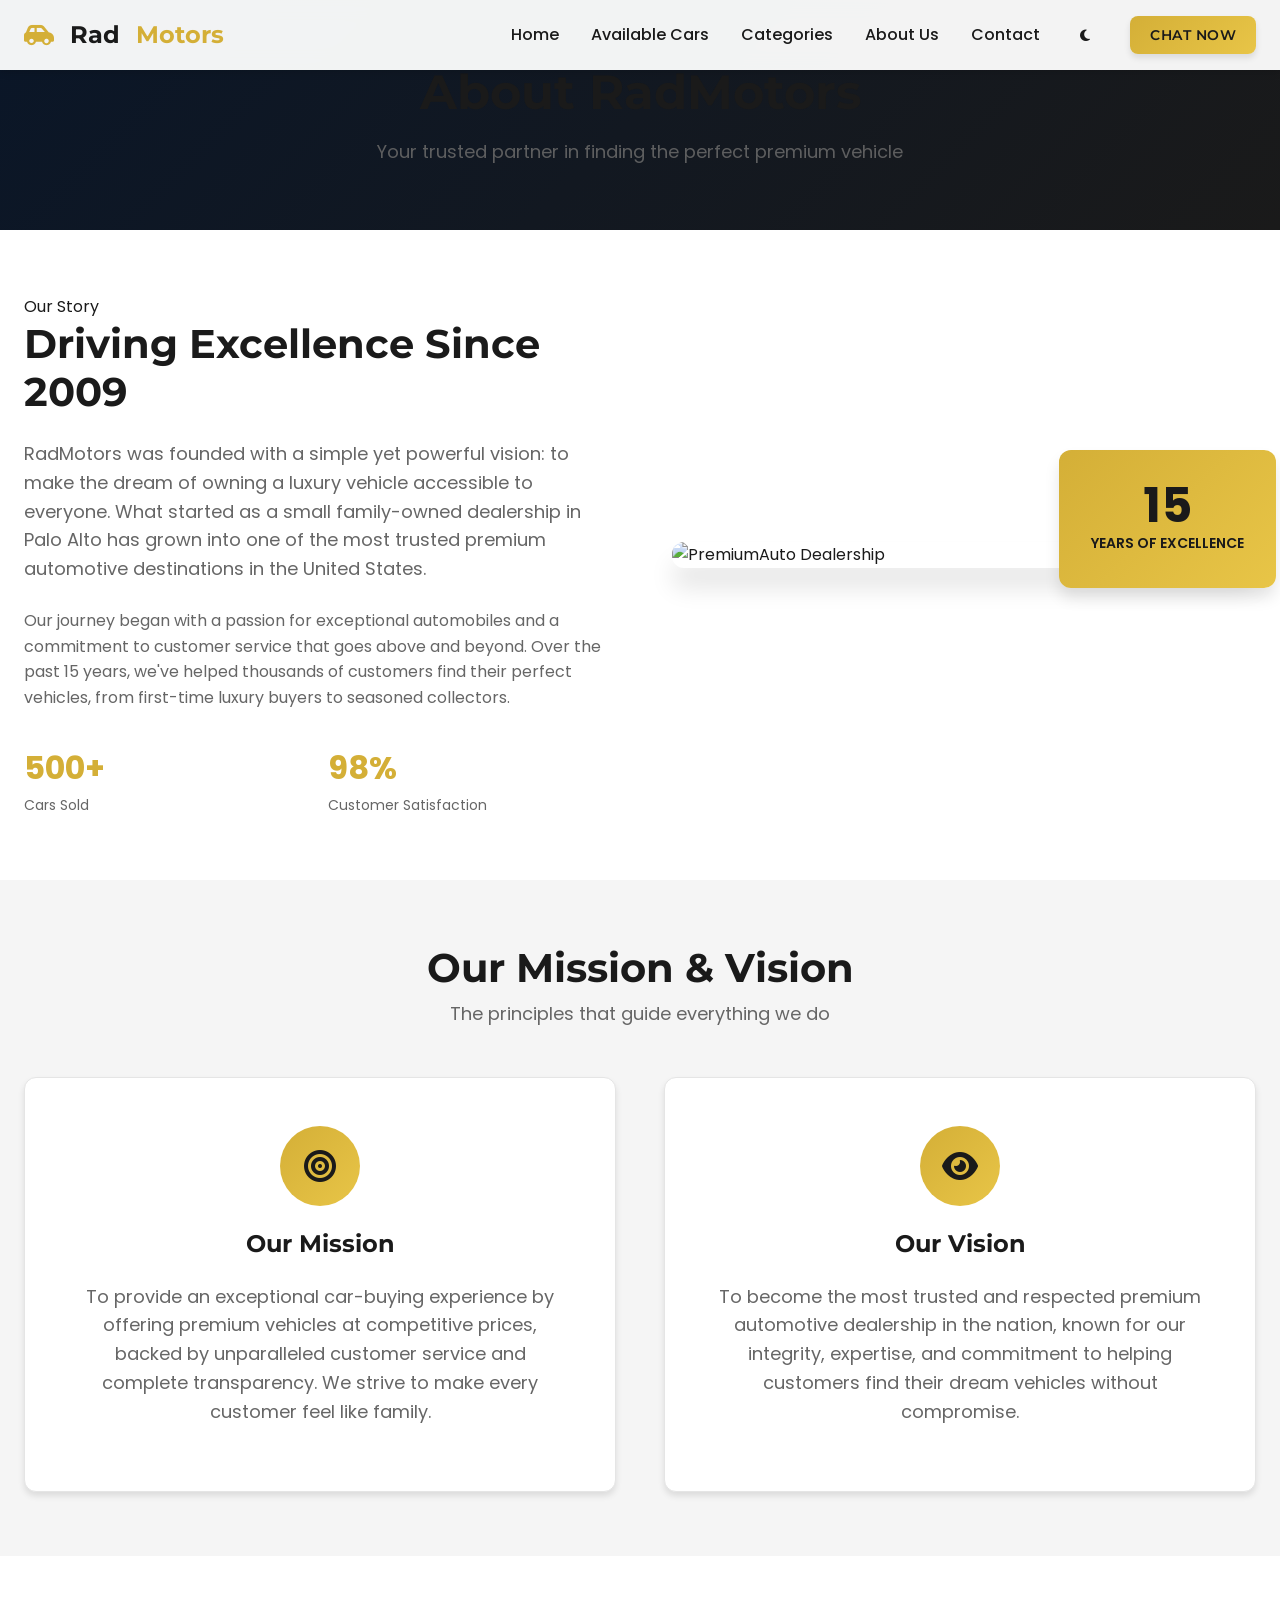
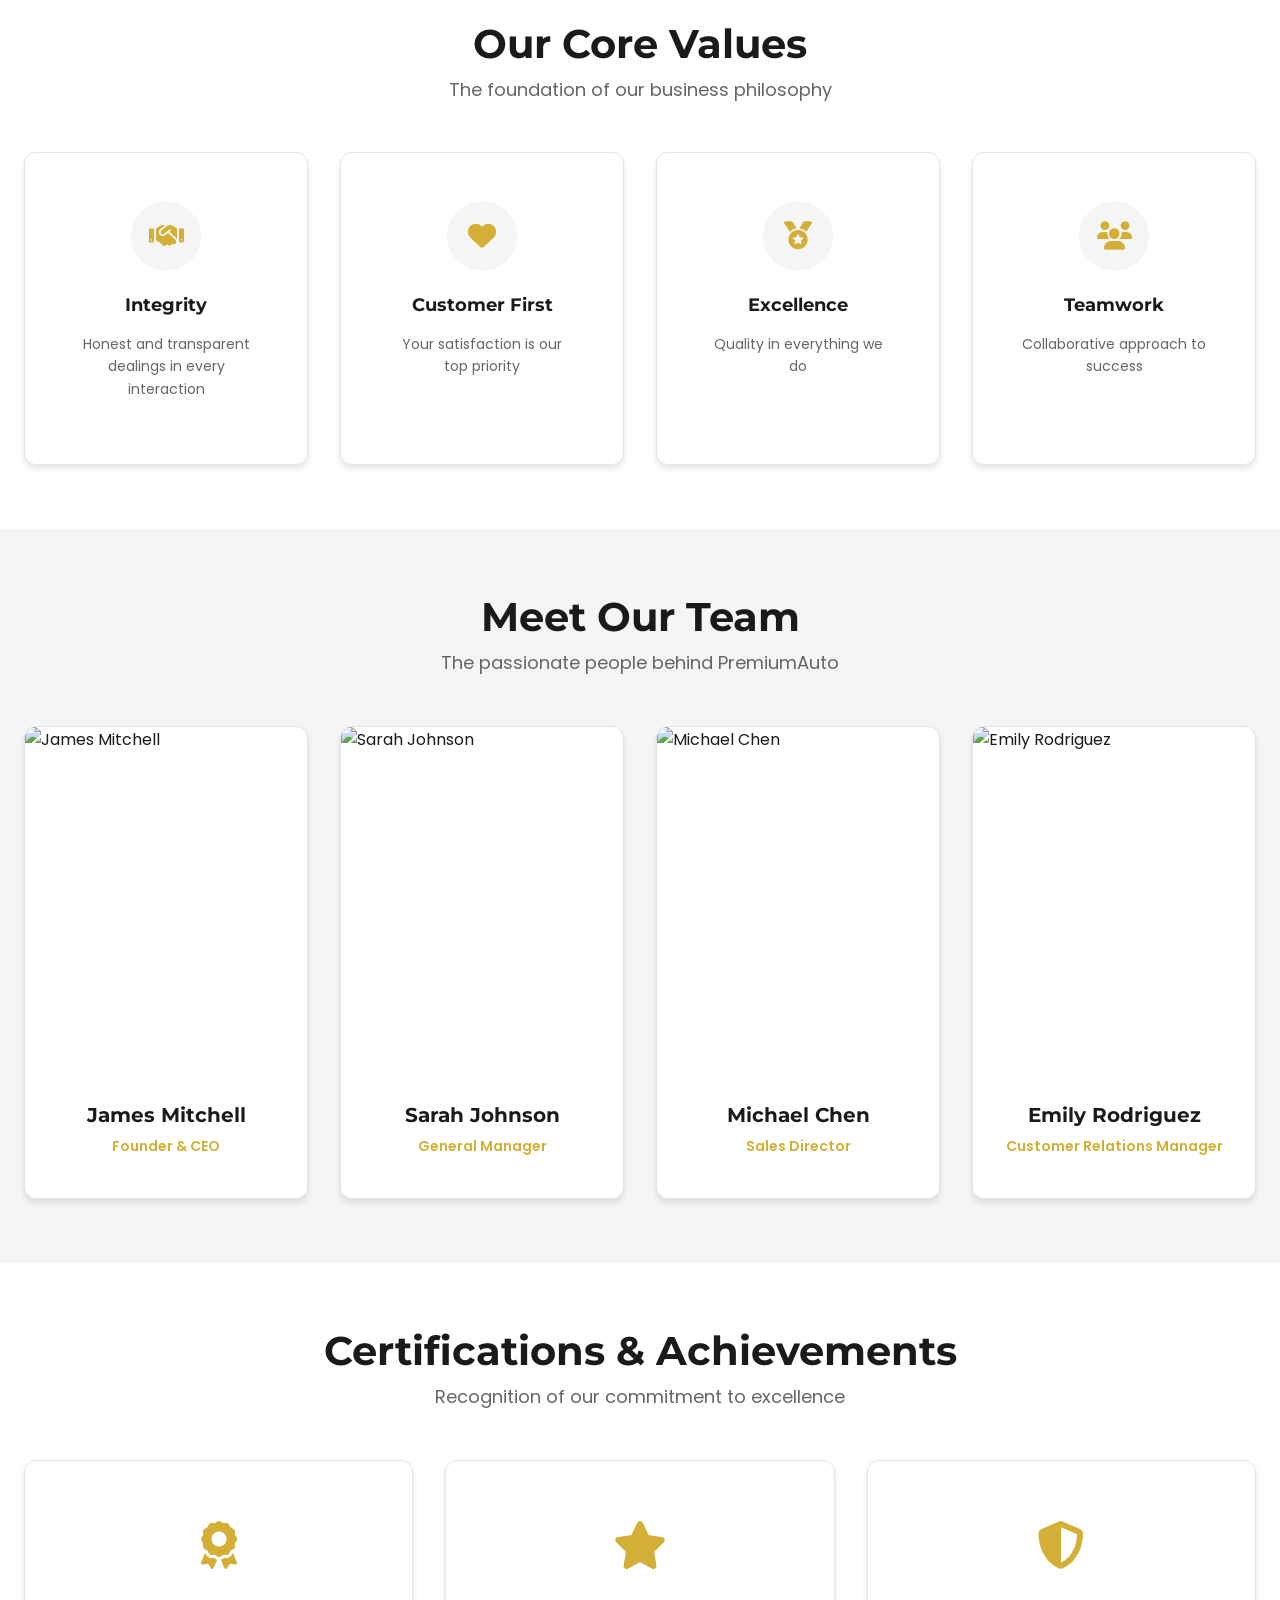
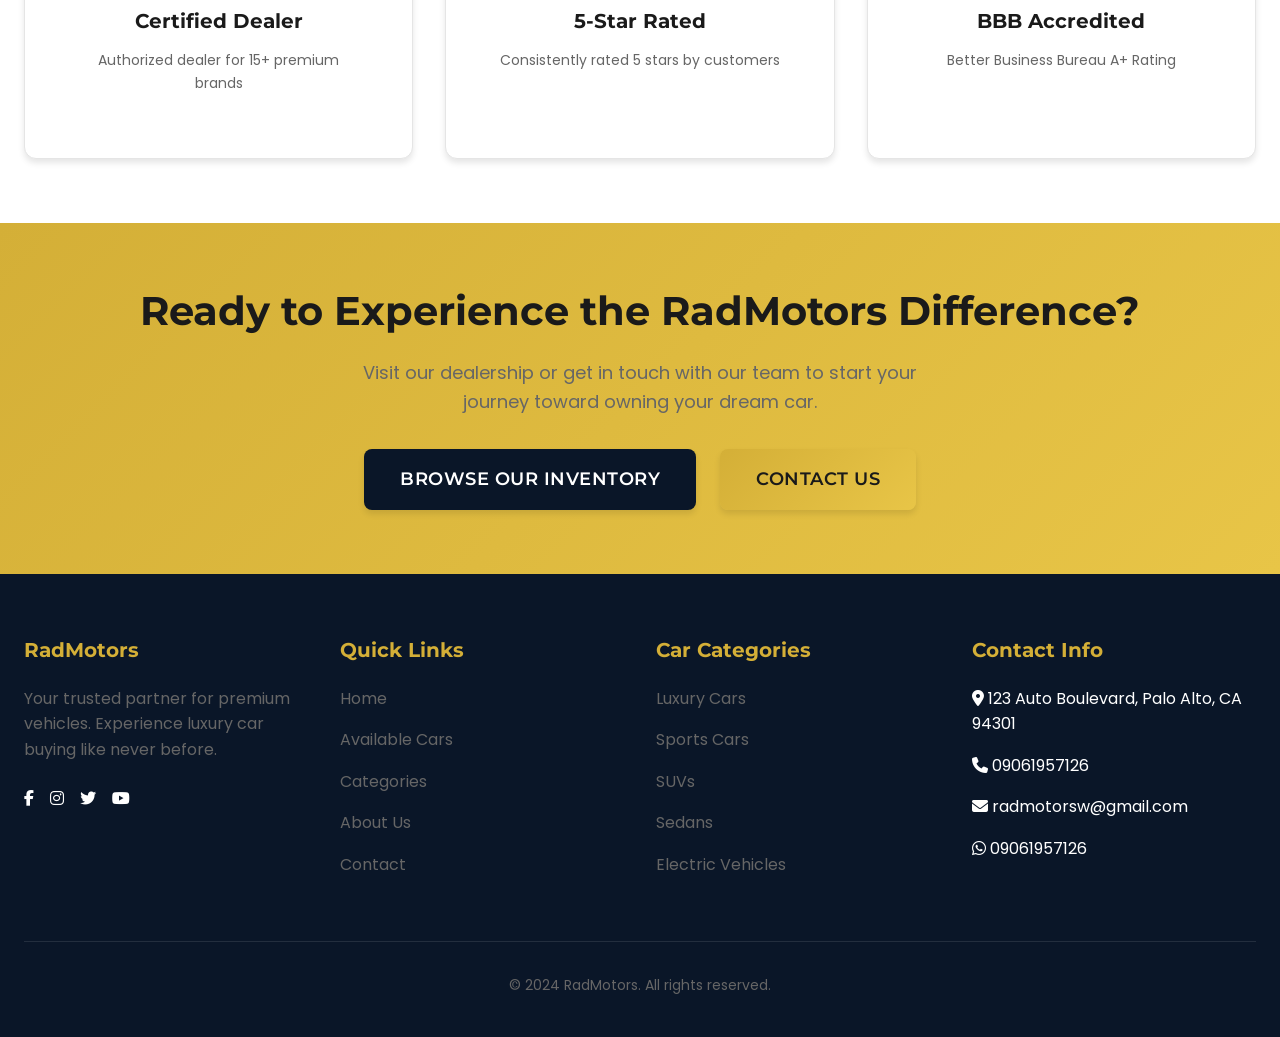
==== about.html @ 00ed1209 "commit" ====
<!DOCTYPE html>
<html lang="en" data-theme="light">
<head>
  <meta charset="UTF-8">
  <meta name="viewport" content="width=device-width, initial-scale=1.0">
  <meta name="description" content="Learn about RadMotors - your trusted premium car dealer. Our mission, vision, and the team behind our success.">
  <meta name="keywords" content="about us, car dealer company, automotive team, rad motors dealer">
  <title>About Us | RadMotors</title>
   <link rel="icon" href="Image/RadLogo.png" type="image/png">
  
  <!-- Fonts -->
  <link rel="preconnect" href="https://fonts.googleapis.com">
  <link rel="preconnect" href="https://fonts.gstatic.com" crossorigin>
  <link href="https://fonts.googleapis.com/css2?family=Montserrat:wght@400;500;600;700;800&family=Poppins:wght@300;400;500;600;700&display=swap" rel="stylesheet">
  
  <!-- Font Awesome -->
  <link rel="stylesheet" href="https://cdnjs.cloudflare.com/ajax/libs/font-awesome/6.4.0/css/all.min.css">
  
  <!-- Custom CSS -->
  <link rel="stylesheet" href="css/styles.css">
  
  <style>
    /* About Page Specific Styles */
    .about-header {
      background: linear-gradient(135deg, var(--primary-navy) 0%, var(--primary-black) 100%);
      color: var(--text-light);
      padding: var(--spacing-2xl) 0;
      text-align: center;
    }
    
    /* Story Section */
    .story-section {
      display: grid;
      grid-template-columns: 1fr 1fr;
      gap: var(--spacing-2xl);
      align-items: center;
    }
    
    @media (max-width: 1024px) {
      .story-section {
        grid-template-columns: 1fr;
      }
    }
    
    .story-image {
      position: relative;
    }
    
    .story-image img {
      border-radius: var(--radius-lg);
      box-shadow: var(--shadow-xl);
    }
    
    .story-badge {
      position: absolute;
      bottom: -20px;
      right: -20px;
      background: linear-gradient(135deg, var(--primary-gold) 0%, var(--primary-gold-light) 100%);
      color: var(--text-dark);
      padding: var(--spacing-lg);
      border-radius: var(--radius-lg);
      text-align: center;
      box-shadow: var(--shadow-lg);
    }
    
    .story-badge .number {
      font-size: 3rem;
      font-weight: 700;
      line-height: 1;
      display: block;
    }
    
    .story-badge .text {
      font-size: 0.875rem;
      font-weight: 600;
      text-transform: uppercase;
    }
    
    /* Mission & Vision */
    .mission-vision-grid {
      display: grid;
      grid-template-columns: 1fr 1fr;
      gap: var(--spacing-xl);
    }
    
    @media (max-width: 768px) {
      .mission-vision-grid {
        grid-template-columns: 1fr;
      }
    }
    
    .mv-card {
      background: var(--background-light);
      border-radius: var(--radius-lg);
      padding: var(--spacing-xl);
      box-shadow: var(--shadow-md);
      border: 1px solid var(--border-light);
      text-align: center;
      transition: all var(--transition-base);
    }
    
    .mv-card:hover {
      transform: translateY(-4px);
      box-shadow: var(--shadow-lg);
    }
    
    .mv-icon {
      width: 80px;
      height: 80px;
      background: linear-gradient(135deg, var(--primary-gold) 0%, var(--primary-gold-light) 100%);
      border-radius: 50%;
      display: flex;
      align-items: center;
      justify-content: center;
      font-size: 2rem;
      color: var(--text-dark);
      margin: 0 auto var(--spacing-md);
    }
    
    .mv-card h3 {
      font-size: 1.5rem;
      margin-bottom: var(--spacing-md);
      color: var(--text-dark);
    }
    
    /* Values Section */
    .values-grid {
      display: grid;
      grid-template-columns: repeat(4, 1fr);
      gap: var(--spacing-lg);
    }
    
    @media (max-width: 1024px) {
      .values-grid {
        grid-template-columns: repeat(2, 1fr);
      }
    }
    
    @media (max-width: 480px) {
      .values-grid {
        grid-template-columns: 1fr;
      }
    }
    
    .value-card {
      background: var(--background-light);
      border-radius: var(--radius-lg);
      padding: var(--spacing-xl);
      text-align: center;
      box-shadow: var(--shadow-md);
      border: 1px solid var(--border-light);
      transition: all var(--transition-base);
    }
    
    .value-card:hover {
      transform: translateY(-8px);
      box-shadow: var(--shadow-xl);
    }
    
    .value-icon {
      width: 70px;
      height: 70px;
      background: var(--background-gray);
      border-radius: 50%;
      display: flex;
      align-items: center;
      justify-content: center;
      font-size: 1.75rem;
      color: var(--primary-gold);
      margin: 0 auto var(--spacing-md);
      transition: all var(--transition-base);
    }
    
    .value-card:hover .value-icon {
      background: linear-gradient(135deg, var(--primary-gold) 0%, var(--primary-gold-light) 100%);
      color: var(--text-dark);
      transform: scale(1.1);
    }
    
    .value-card h4 {
      font-size: 1.125rem;
      margin-bottom: var(--spacing-sm);
      color: var(--text-dark);
    }
    
    /* Team Section */
    .team-grid {
      display: grid;
      grid-template-columns: repeat(4, 1fr);
      gap: var(--spacing-lg);
    }
    
    @media (max-width: 1024px) {
      .team-grid {
        grid-template-columns: repeat(2, 1fr);
      }
    }
    
    @media (max-width: 480px) {
      .team-grid {
        grid-template-columns: 1fr;
      }
    }
    
    .team-card {
      background: var(--background-light);
      border-radius: var(--radius-lg);
      overflow: hidden;
      box-shadow: var(--shadow-md);
      border: 1px solid var(--border-light);
      transition: all var(--transition-base);
    }
    
    .team-card:hover {
      transform: translateY(-8px);
      box-shadow: var(--shadow-xl);
    }
    
    .team-image {
      position: relative;
      aspect-ratio: 4/5;
      overflow: hidden;
    }
    
    .team-image img {
      width: 100%;
      height: 100%;
      object-fit: cover;
      transition: transform var(--transition-slow);
    }
    
    .team-card:hover .team-image img {
      transform: scale(1.05);
    }
    
    .team-social {
      position: absolute;
      bottom: 0;
      left: 0;
      right: 0;
      background: linear-gradient(to top, rgba(10, 22, 40, 0.9), transparent);
      padding: var(--spacing-md);
      display: flex;
      justify-content: center;
      gap: var(--spacing-sm);
      transform: translateY(100%);
      transition: transform var(--transition-base);
    }
    
    .team-card:hover .team-social {
      transform: translateY(0);
    }
    
    .team-social a {
      width: 40px;
      height: 40px;
      background: var(--background-light);
      border-radius: 50%;
      display: flex;
      align-items: center;
      justify-content: center;
      color: var(--text-dark);
      transition: all var(--transition-fast);
    }
    
    .team-social a:hover {
      background: var(--primary-gold);
      color: var(--text-dark);
      transform: translateY(-4px);
    }
    
    .team-content {
      padding: var(--spacing-md);
      text-align: center;
    }
    
    .team-name {
      font-size: 1.25rem;
      font-weight: 700;
      margin-bottom: var(--spacing-xs);
      color: var(--text-dark);
    }
    
    .team-role {
      color: var(--primary-gold);
      font-weight: 600;
      font-size: 0.875rem;
    }
    
    /* Certifications */
    .certifications {
      display: grid;
      grid-template-columns: repeat(3, 1fr);
      gap: var(--spacing-lg);
    }
    
    @media (max-width: 768px) {
      .certifications {
        grid-template-columns: 1fr;
      }
    }
    
    .cert-item {
      background: var(--background-light);
      border-radius: var(--radius-lg);
      padding: var(--spacing-xl);
      text-align: center;
      box-shadow: var(--shadow-md);
      border: 1px solid var(--border-light);
    }
    
    .cert-icon {
      font-size: 3rem;
      color: var(--primary-gold);
      margin-bottom: var(--spacing-md);
    }
    
    .cert-item h4 {
      font-size: 1.25rem;
      margin-bottom: var(--spacing-sm);
      color: var(--text-dark);
    }
  </style>
<script src="https://sites.super.myninja.ai/_assets/ninja-daytona-script.js"></script>
</head>
<body>
  <!-- Navigation -->
  <nav class="navbar">
    <div class="navbar-container">
      <a href="index.html" class="navbar-logo">
        <i class="fas fa-car-side text-gold"></i>
        Rad<span>Motors</span>
      </a>
      
      <button class="navbar-toggle" onclick="toggleNavbar()">
        <i class="fas fa-bars"></i>
      </button>
      
      <ul class="navbar-nav">
        <li><a href="index.html" class="navbar-link">Home</a></li>
        <li><a href="cars.html" class="navbar-link">Available Cars</a></li>
        <li><a href="categories.html" class="navbar-link">Categories</a></li>
        <li><a href="about.html" class="navbar-link">About Us</a></li>
        <li><a href="contact.html" class="navbar-link">Contact</a></li>
        <li>
          <button class="theme-toggle" onclick="toggleTheme()">
            <i class="fas fa-moon" id="theme-icon"></i>
          </button>
        </li>
        <li><a href="https://wa.me/09061957126" class="btn btn-primary btn-sm">Chat Now</a></li>
      </ul>
    </div>
  </nav>

  <!-- Page Header -->
  <section class="about-header">
    <div class="container">
      <h1>About RadMotors</h1>
      <p style="font-size: 1.125rem; opacity: 0.9; max-width: 600px; margin: 0 auto;">Your trusted partner in finding the perfect premium vehicle</p>
    </div>
  </section>

  <!-- Our Story -->
  <section class="section">
    <div class="container">
      <div class="story-section">
        <div class="story-content">
          <span class="car-badge">Our Story</span>
          <h2 style="font-size: 2.5rem; margin-bottom: var(--spacing-md); color: var(--text-dark);">Driving Excellence Since 2009</h2>
          <p style="font-size: 1.125rem; margin-bottom: var(--spacing-md);">RadMotors was founded with a simple yet powerful vision: to make the dream of owning a luxury vehicle accessible to everyone. What started as a small family-owned dealership in Palo Alto has grown into one of the most trusted premium automotive destinations in the United States.</p>
          <p style="margin-bottom: var(--spacing-lg);">Our journey began with a passion for exceptional automobiles and a commitment to customer service that goes above and beyond. Over the past 15 years, we've helped thousands of customers find their perfect vehicles, from first-time luxury buyers to seasoned collectors.</p>
          
          <div class="grid grid-2" style="gap: var(--spacing-md);">
            <div>
              <div style="font-size: 2rem; font-weight: 700; color: var(--primary-gold);">500+</div>
              <div style="font-size: 0.875rem; color: var(--text-gray);">Cars Sold</div>
            </div>
            <div>
              <div style="font-size: 2rem; font-weight: 700; color: var(--primary-gold);">98%</div>
              <div style="font-size: 0.875rem; color: var(--text-gray);">Customer Satisfaction</div>
            </div>
          </div>
        </div>
        
        <div class="story-image">
          <img src="https://images.unsplash.com/photo-1560958089-b8a1929cea89?auto=format&fit=crop&w=800&q=80" alt="PremiumAuto Dealership">
          <div class="story-badge">
            <span class="number">15</span>
            <span class="text">Years of Excellence</span>
          </div>
        </div>
      </div>
    </div>
  </section>

  <!-- Mission & Vision -->
  <section class="section section-gray">
    <div class="container">
      <div class="section-title">
        <h2>Our Mission & Vision</h2>
        <p>The principles that guide everything we do</p>
      </div>
      
      <div class="mission-vision-grid">
        <div class="mv-card">
          <div class="mv-icon">
            <i class="fas fa-bullseye"></i>
          </div>
          <h3>Our Mission</h3>
          <p style="font-size: 1.125rem;">To provide an exceptional car-buying experience by offering premium vehicles at competitive prices, backed by unparalleled customer service and complete transparency. We strive to make every customer feel like family.</p>
        </div>
        
        <div class="mv-card">
          <div class="mv-icon">
            <i class="fas fa-eye"></i>
          </div>
          <h3>Our Vision</h3>
          <p style="font-size: 1.125rem;">To become the most trusted and respected premium automotive dealership in the nation, known for our integrity, expertise, and commitment to helping customers find their dream vehicles without compromise.</p>
        </div>
      </div>
    </div>
  </section>

  <!-- Core Values -->
  <section class="section">
    <div class="container">
      <div class="section-title">
        <h2>Our Core Values</h2>
        <p>The foundation of our business philosophy</p>
      </div>
      
      <div class="values-grid">
        <div class="value-card">
          <div class="value-icon">
            <i class="fas fa-handshake"></i>
          </div>
          <h4>Integrity</h4>
          <p style="font-size: 0.875rem;">Honest and transparent dealings in every interaction</p>
        </div>
        
        <div class="value-card">
          <div class="value-icon">
            <i class="fas fa-heart"></i>
          </div>
          <h4>Customer First</h4>
          <p style="font-size: 0.875rem;">Your satisfaction is our top priority</p>
        </div>
        
        <div class="value-card">
          <div class="value-icon">
            <i class="fas fa-medal"></i>
          </div>
          <h4>Excellence</h4>
          <p style="font-size: 0.875rem;">Quality in everything we do</p>
        </div>
        
        <div class="value-card">
          <div class="value-icon">
            <i class="fas fa-users"></i>
          </div>
          <h4>Teamwork</h4>
          <p style="font-size: 0.875rem;">Collaborative approach to success</p>
        </div>
      </div>
    </div>
  </section>

  <!-- Our Team -->
  <section class="section section-gray">
    <div class="container">
      <div class="section-title">
        <h2>Meet Our Team</h2>
        <p>The passionate people behind PremiumAuto</p>
      </div>
      
      <div class="team-grid">
        <div class="team-card">
          <div class="team-image">
            <img src="https://randomuser.me/api/portraits/men/32.jpg" alt="James Mitchell">
            <div class="team-social">
              <a href="#"><i class="fab fa-linkedin-in"></i></a>
              <a href="#"><i class="fab fa-twitter"></i></a>
              <a href="#"><i class="fas fa-envelope"></i></a>
            </div>
          </div>
          <div class="team-content">
            <h3 class="team-name">James Mitchell</h3>
            <p class="team-role">Founder & CEO</p>
          </div>
        </div>
        
        <div class="team-card">
          <div class="team-image">
            <img src="https://randomuser.me/api/portraits/women/44.jpg" alt="Sarah Johnson">
            <div class="team-social">
              <a href="#"><i class="fab fa-linkedin-in"></i></a>
              <a href="#"><i class="fab fa-twitter"></i></a>
              <a href="#"><i class="fas fa-envelope"></i></a>
            </div>
          </div>
          <div class="team-content">
            <h3 class="team-name">Sarah Johnson</h3>
            <p class="team-role">General Manager</p>
          </div>
        </div>
        
        <div class="team-card">
          <div class="team-image">
            <img src="https://randomuser.me/api/portraits/men/67.jpg" alt="Michael Chen">
            <div class="team-social">
              <a href="#"><i class="fab fa-linkedin-in"></i></a>
              <a href="#"><i class="fab fa-twitter"></i></a>
              <a href="#"><i class="fas fa-envelope"></i></a>
            </div>
          </div>
          <div class="team-content">
            <h3 class="team-name">Michael Chen</h3>
            <p class="team-role">Sales Director</p>
          </div>
        </div>
        
        <div class="team-card">
          <div class="team-image">
            <img src="https://randomuser.me/api/portraits/women/65.jpg" alt="Emily Rodriguez">
            <div class="team-social">
              <a href="#"><i class="fab fa-linkedin-in"></i></a>
              <a href="#"><i class="fab fa-twitter"></i></a>
              <a href="#"><i class="fas fa-envelope"></i></a>
            </div>
          </div>
          <div class="team-content">
            <h3 class="team-name">Emily Rodriguez</h3>
            <p class="team-role">Customer Relations Manager</p>
          </div>
        </div>
      </div>
    </div>
  </section>

  <!-- Certifications & Achievements -->
  <section class="section">
    <div class="container">
      <div class="section-title">
        <h2>Certifications & Achievements</h2>
        <p>Recognition of our commitment to excellence</p>
      </div>
      
      <div class="certifications">
        <div class="cert-item">
          <div class="cert-icon">
            <i class="fas fa-award"></i>
          </div>
          <h4>Certified Dealer</h4>
          <p style="font-size: 0.875rem; color: var(--text-gray);">Authorized dealer for 15+ premium brands</p>
        </div>
        
        <div class="cert-item">
          <div class="cert-icon">
            <i class="fas fa-star"></i>
          </div>
          <h4>5-Star Rated</h4>
          <p style="font-size: 0.875rem; color: var(--text-gray);">Consistently rated 5 stars by customers</p>
        </div>
        
        <div class="cert-item">
          <div class="cert-icon">
            <i class="fas fa-shield-alt"></i>
          </div>
          <h4>BBB Accredited</h4>
          <p style="font-size: 0.875rem; color: var(--text-gray);">Better Business Bureau A+ Rating</p>
        </div>
      </div>
    </div>
  </section>

  <!-- Call to Action -->
  <section class="section" style="background: linear-gradient(135deg, var(--primary-gold) 0%, var(--primary-gold-light) 100%); color: var(--text-dark);">
    <div class="container text-center">
      <h2 style="margin-bottom: var(--spacing-md);">Ready to Experience the RadMotors Difference?</h2>
      <p style="font-size: 1.125rem; margin-bottom: var(--spacing-lg); max-width: 600px; margin-left: auto; margin-right: auto;">Visit our dealership or get in touch with our team to start your journey toward owning your dream car.</p>
      <div class="flex-center gap-md" style="flex-wrap: wrap;">
        <a href="cars.html" class="btn btn-secondary btn-lg">Browse Our Inventory</a>
        <a href="contact.html" class="btn btn-primary btn-lg">Contact Us</a>
      </div>
    </div>
  </section>

  <!-- Footer -->
  <footer class="footer">
    <div class="container">
      <div class="footer-grid">
        <div>
          <h3 class="footer-title">RadMotors</h3>
          <p>Your trusted partner for premium vehicles. Experience luxury car buying like never before.</p>
          <div class="flex gap-sm mt-md">
            <a href="#" style="color: var(--text-light);"><i class="fab fa-facebook-f"></i></a>
            <a href="#" style="color: var(--text-light);"><i class="fab fa-instagram"></i></a>
            <a href="#" style="color: var(--text-light);"><i class="fab fa-twitter"></i></a>
            <a href="#" style="color: var(--text-light);"><i class="fab fa-youtube"></i></a>
          </div>
        </div>
        
        <div>
          <h3 class="footer-title">Quick Links</h3>
          <ul class="footer-links">
            <li><a href="index.html">Home</a></li>
            <li><a href="cars.html">Available Cars</a></li>
            <li><a href="categories.html">Categories</a></li>
            <li><a href="about.html">About Us</a></li>
            <li><a href="contact.html">Contact</a></li>
          </ul>
        </div>
        
        <div>
          <h3 class="footer-title">Car Categories</h3>
          <ul class="footer-links">
            <li><a href="categories.html">Luxury Cars</a></li>
            <li><a href="categories.html">Sports Cars</a></li>
            <li><a href="categories.html">SUVs</a></li>
            <li><a href="categories.html">Sedans</a></li>
            <li><a href="categories.html">Electric Vehicles</a></li>
          </ul>
        </div>
        
        <div>
          <h3 class="footer-title">Contact Info</h3>
          <ul class="footer-links">
            <li><i class="fas fa-map-marker-alt"></i> 123 Auto Boulevard, Palo Alto, CA 94301</li>
            <li><i class="fas fa-phone"></i> 09061957126</li>
            <li><i class="fas fa-envelope"></i> radmotorsw@gmail.com</li>
            <li><i class="fab fa-whatsapp"></i> 09061957126</li>
          </ul>
        </div>
      </div>
      
      <div class="footer-bottom">
        <p>&copy; 2024 RadMotors. All rights reserved.</p>
      </div>
    </div>
  </footer>

  <!-- Floating Buttons -->
  <div class="floating-buttons">
    <a href="https://wa.me/09061957126" class="floating-btn whatsapp-btn" target="_blank" title="Chat on WhatsApp">
      <i class="fab fa-whatsapp"></i>
    </a>
    <button class="floating-btn scroll-top-btn" onclick="scrollToTop()" title="Scroll to Top">
      <i class="fas fa-arrow-up"></i>
    </button>
    <button class="floating-btn scroll-bottom-btn" onclick="scrollToBottom()" title="Scroll to Bottom">
      <i class="fas fa-arrow-down"></i>
    </button>
  </div>

  <!-- JavaScript -->
  <script>
    // Theme Toggle
    function toggleTheme() {
      const html = document.documentElement;
      const icon = document.getElementById('theme-icon');
      
      if (html.getAttribute('data-theme') === 'light') {
        html.setAttribute('data-theme', 'dark');
        icon.classList.remove('fa-moon');
        icon.classList.add('fa-sun');
        localStorage.setItem('theme', 'dark');
      } else {
        html.setAttribute('data-theme', 'light');
        icon.classList.remove('fa-sun');
        icon.classList.add('fa-moon');
        localStorage.setItem('theme', 'light');
      }
    }
    
    // Load saved theme
    const savedTheme = localStorage.getItem('theme');
    if (savedTheme) {
      document.documentElement.setAttribute('data-theme', savedTheme);
      const icon = document.getElementById('theme-icon');
      if (savedTheme === 'dark') {
        icon.classList.remove('fa-moon');
        icon.classList.add('fa-sun');
      }
    }
    
    // Navbar Toggle
    function toggleNavbar() {
      const nav = document.querySelector('.navbar-nav');
      nav.classList.toggle('active');
    }
    
    // Scroll to Top
    function scrollToTop() {
      window.scrollTo({ top: 0, behavior: 'smooth' });
    }
    
    // Scroll to Bottom
    function scrollToBottom() {
      window.scrollTo({ top: document.body.scrollHeight, behavior: 'smooth' });
    }
    
    // Show/Hide Scroll Top Button
    window.addEventListener('scroll', () => {
      const scrollTopBtn = document.querySelector('.scroll-top-btn');
      if (window.scrollY > 300) {
        scrollTopBtn.style.opacity = '1';
        scrollTopBtn.style.visibility = 'visible';
      } else {
        scrollTopBtn.style.opacity = '0';
        scrollTopBtn.style.visibility = 'hidden';
      }
    });
  </script>
</body>
</html>
---- css/styles.css ----
/* ===== CAR DEALER WEBSITE - GLOBAL STYLES ===== */

/* ===== CSS VARIABLES ===== */
:root {
  /* Light Mode Colors */
  --primary-gold: #D4AF37;
  --primary-gold-light: #E8C547;
  --primary-black: #1A1A1A;
  --primary-navy: #0A1628;
  --primary-silver: #C0C0C0;
  --secondary-silver: #A8A8A8;
  --text-dark: #1A1A1A;
  --text-light: #FFFFFF;
  --text-gray: #666666;
  --background-light: #FFFFFF;
  --background-gray: #F5F5F5;
  --background-dark: #1A1A1A;
  --shadow-light: rgba(0, 0, 0, 0.1);
  --shadow-dark: rgba(0, 0, 0, 0.3);
  --border-light: #E5E5E5;
  --success: #10B981;
  --error: #EF4444;
  
  /* Typography */
  --font-primary: 'Poppins', 'Helvetica Neue', Arial, sans-serif;
  --font-secondary: 'Montserrat', 'Helvetica Neue', Arial, sans-serif;
  
  /* Spacing */
  --spacing-xs: 0.5rem;
  --spacing-sm: 1rem;
  --spacing-md: 1.5rem;
  --spacing-lg: 2rem;
  --spacing-xl: 3rem;
  --spacing-2xl: 4rem;
  
  /* Border Radius */
  --radius-sm: 4px;
  --radius-md: 8px;
  --radius-lg: 12px;
  --radius-xl: 16px;
  --radius-full: 9999px;
  
  /* Transitions */
  --transition-fast: 0.15s ease;
  --transition-base: 0.3s ease;
  --transition-slow: 0.5s ease;
  
  /* Shadows */
  --shadow-sm: 0 1px 2px rgba(0, 0, 0, 0.1);
  --shadow-md: 0 4px 6px rgba(0, 0, 0, 0.1);
  --shadow-lg: 0 10px 15px rgba(0, 0, 0, 0.1);
  --shadow-xl: 0 20px 25px rgba(0, 0, 0, 0.1);
}

/* Dark Mode Colors */
[data-theme="dark"] {
  --text-dark: #FFFFFF;
  --text-light: #1A1A1A;
  --text-gray: #A8A8A8;
  --background-light: #1A1A1A;
  --background-gray: #0A1628;
  --background-dark: #FFFFFF;
  --shadow-light: rgba(0, 0, 0, 0.5);
  --border-light: #2A2A2A;
}

/* ===== RESET & BASE STYLES ===== */
* {
  margin: 0;
  padding: 0;
  box-sizing: border-box;
}

html {
  scroll-behavior: smooth;
}

body {
  font-family: var(--font-primary);
  font-size: 16px;
  line-height: 1.6;
  color: var(--text-dark);
  background-color: var(--background-light);
  transition: background-color var(--transition-base), color var(--transition-base);
  overflow-x: hidden;
}

/* ===== TYPOGRAPHY ===== */
h1, h2, h3, h4, h5, h6 {
  font-family: var(--font-secondary);
  font-weight: 700;
  line-height: 1.2;
  margin-bottom: var(--spacing-sm);
  color: var(--text-dark);
}

h1 { font-size: 3rem; }
h2 { font-size: 2.5rem; }
h3 { font-size: 2rem; }
h4 { font-size: 1.5rem; }
h5 { font-size: 1.25rem; }
h6 { font-size: 1rem; }

p {
  margin-bottom: var(--spacing-sm);
  color: var(--text-gray);
}

a {
  color: var(--text-dark);
  text-decoration: none;
  transition: color var(--transition-fast);
}

a:hover {
  color: var(--primary-gold);
}

img {
  max-width: 100%;
  height: auto;
  display: block;
}

ul, ol {
  list-style: none;
}

/* ===== CONTAINER ===== */
.container {
  width: 100%;
  max-width: 1280px;
  margin: 0 auto;
  padding: 0 var(--spacing-md);
}

.container-fluid {
  width: 100%;
  padding: 0 var(--spacing-md);
}

/* ===== GRID SYSTEM ===== */
.grid {
  display: grid;
  gap: var(--spacing-lg);
}

.grid-2 { grid-template-columns: repeat(2, 1fr); }
.grid-3 { grid-template-columns: repeat(3, 1fr); }
.grid-4 { grid-template-columns: repeat(4, 1fr); }
.grid-6 { grid-template-columns: repeat(6, 1fr); }

@media (max-width: 1024px) {
  .grid-4 { grid-template-columns: repeat(2, 1fr); }
  .grid-6 { grid-template-columns: repeat(3, 1fr); }
}

@media (max-width: 768px) {
  .grid-3, .grid-4, .grid-6 { grid-template-columns: repeat(2, 1fr); }
  h1 { font-size: 2.5rem; }
  h2 { font-size: 2rem; }
  h3 { font-size: 1.75rem; }
}

@media (max-width: 480px) {
  .grid-2, .grid-3, .grid-4, .grid-6 { grid-template-columns: 1fr; }
  h1 { font-size: 2rem; }
  h2 { font-size: 1.5rem; }
}

/* ===== FLEXBOX UTILITIES ===== */
.flex {
  display: flex;
}

.flex-center {
  display: flex;
  align-items: center;
  justify-content: center;
}

.flex-between {
  display: flex;
  align-items: center;
  justify-content: space-between;
}

.flex-wrap {
  flex-wrap: wrap;
}

.gap-sm { gap: var(--spacing-sm); }
.gap-md { gap: var(--spacing-md); }
.gap-lg { gap: var(--spacing-lg); }

/* ===== BUTTONS ===== */
.btn {
  display: inline-flex;
  align-items: center;
  justify-content: center;
  padding: 12px 28px;
  font-size: 1rem;
  font-weight: 600;
  font-family: var(--font-secondary);
  text-transform: uppercase;
  letter-spacing: 0.5px;
  border: none;
  border-radius: var(--radius-md);
  cursor: pointer;
  transition: all var(--transition-base);
  text-decoration: none;
  gap: var(--spacing-xs);
}

.btn-primary {
  background: linear-gradient(135deg, var(--primary-gold) 0%, var(--primary-gold-light) 100%);
  color: var(--text-dark);
  box-shadow: var(--shadow-md);
}

.btn-primary:hover {
  transform: translateY(-2px);
  box-shadow: var(--shadow-lg);
  color: var(--text-dark);
}

.btn-secondary {
  background: var(--primary-navy);
  color: var(--text-light);
  box-shadow: var(--shadow-md);
}

.btn-secondary:hover {
  transform: translateY(-2px);
  box-shadow: var(--shadow-lg);
  background: var(--primary-black);
  color: var(--text-light);
}

.btn-outline {
  background: transparent;
  border: 2px solid var(--primary-gold);
  color: var(--primary-gold);
}

.btn-outline:hover {
  background: var(--primary-gold);
  color: var(--text-dark);
  border-color: var(--primary-gold);
}

.btn-whatsapp {
  background: #25D366;
  color: white;
}

.btn-whatsapp:hover {
  background: #128C7E;
  color: white;
  transform: translateY(-2px);
  box-shadow: var(--shadow-lg);
}

.btn-lg {
  padding: 16px 36px;
  font-size: 1.125rem;
}

.btn-sm {
  padding: 8px 20px;
  font-size: 0.875rem;
}

/* ===== CARDS ===== */
.card {
  background: var(--background-light);
  border-radius: var(--radius-lg);
  box-shadow: var(--shadow-md);
  overflow: hidden;
  transition: all var(--transition-base);
  border: 1px solid var(--border-light);
}

.card:hover {
  transform: translateY(-4px);
  box-shadow: var(--shadow-xl);
}

.card-image {
  position: relative;
  overflow: hidden;
  aspect-ratio: 16/9;
}

.card-image img {
  width: 100%;
  height: 100%;
  object-fit: cover;
  transition: transform var(--transition-slow);
}

.card:hover .card-image img {
  transform: scale(1.05);
}

.card-content {
  padding: var(--spacing-md);
}

.card-title {
  font-size: 1.25rem;
  font-weight: 700;
  margin-bottom: var(--spacing-xs);
  color: var(--text-dark);
}

.card-price {
  font-size: 1.5rem;
  font-weight: 700;
  color: var(--primary-gold);
  margin-bottom: var(--spacing-xs);
}

.card-specs {
  display: flex;
  flex-wrap: wrap;
  gap: var(--spacing-sm);
  margin-bottom: var(--spacing-sm);
}

.card-spec {
  display: flex;
  align-items: center;
  gap: 4px;
  font-size: 0.875rem;
  color: var(--text-gray);
}

/* ===== SECTIONS ===== */
.section {
  padding: var(--spacing-2xl) 0;
}

.section-title {
  text-align: center;
  margin-bottom: var(--spacing-xl);
}

.section-title h2 {
  font-size: 2.5rem;
  margin-bottom: var(--spacing-xs);
  color: var(--text-dark);
}

.section-title p {
  font-size: 1.125rem;
  max-width: 600px;
  margin: 0 auto;
}

.section-gray {
  background-color: var(--background-gray);
}

.section-dark {
  background-color: var(--primary-navy);
  color: var(--text-light);
}

.section-dark h2,
.section-dark h3,
.section-dark p {
  color: var(--text-light);
}

/* ===== NAVIGATION ===== */
.navbar {
  position: fixed;
  top: 0;
  left: 0;
  width: 100%;
  background: rgba(255, 255, 255, 0.95);
  backdrop-filter: blur(10px);
  box-shadow: var(--shadow-md);
  z-index: 1000;
  transition: background var(--transition-base);
}

[data-theme="dark"] .navbar {
  background: rgba(26, 26, 26, 0.95);
}

.navbar-container {
  max-width: 1280px;
  margin: 0 auto;
  padding: var(--spacing-sm) var(--spacing-md);
  display: flex;
  align-items: center;
  justify-content: space-between;
}

.navbar-logo {
  display: flex;
  align-items: center;
  gap: var(--spacing-sm);
  font-size: 1.5rem;
  font-weight: 700;
  font-family: var(--font-secondary);
  color: var(--text-dark);
}

.navbar-logo span {
  color: var(--primary-gold);
}

.navbar-nav {
  display: flex;
  align-items: center;
  gap: var(--spacing-lg);
}

.navbar-link {
  font-weight: 500;
  font-size: 1rem;
  position: relative;
}

.navbar-link::after {
  content: '';
  position: absolute;
  bottom: -4px;
  left: 0;
  width: 0;
  height: 2px;
  background: var(--primary-gold);
  transition: width var(--transition-base);
}

.navbar-link:hover::after {
  width: 100%;
}

.navbar-toggle {
  display: none;
  background: none;
  border: none;
  cursor: pointer;
  padding: var(--spacing-xs);
}

@media (max-width: 768px) {
  .navbar-toggle {
    display: block;
  }
  
  .navbar-nav {
    position: fixed;
    top: 70px;
    left: 0;
    right: 0;
    background: var(--background-light);
    flex-direction: column;
    padding: var(--spacing-lg);
    gap: var(--spacing-md);
    box-shadow: var(--shadow-lg);
    transform: translateY(-100%);
    opacity: 0;
    visibility: hidden;
    transition: all var(--transition-base);
  }
  
  .navbar-nav.active {
    transform: translateY(0);
    opacity: 1;
    visibility: visible;
  }
}

/* ===== HERO SECTION ===== */
.hero {
  position: relative;
  height: 100vh;
  min-height: 600px;
  display: flex;
  align-items: center;
  justify-content: center;
  background: linear-gradient(135deg, var(--primary-navy) 0%, var(--primary-black) 100%);
  overflow: hidden;
}

.hero-background {
  position: absolute;
  top: 0;
  left: 0;
  width: 100%;
  height: 100%;
  z-index: 1;
}

.hero-background img {
  width: 100%;
  height: 100%;
  object-fit: cover;
  opacity: 0.3;
}

.hero-overlay {
  position: absolute;
  top: 0;
  left: 0;
  width: 100%;
  height: 100%;
  background: linear-gradient(to bottom, rgba(10, 22, 40, 0.7) 0%, rgba(26, 26, 26, 0.9) 100%);
  z-index: 2;
}

.hero-content {
  position: relative;
  z-index: 3;
  text-align: center;
  color: var(--text-light);
  max-width: 800px;
  padding: var(--spacing-lg);
}

.hero-title {
  font-size: 3.5rem;
  font-weight: 700;
  margin-bottom: var(--spacing-md);
  background: linear-gradient(135deg, var(--primary-gold) 0%, var(--primary-gold-light) 100%);
  -webkit-background-clip: text;
  -webkit-text-fill-color: transparent;
  background-clip: text;
  animation: fadeInUp 1s ease;
}

.hero-subtitle {
  font-size: 1.25rem;
  margin-bottom: var(--spacing-lg);
  opacity: 0.9;
  animation: fadeInUp 1s ease 0.2s backwards;
}

.hero-buttons {
  display: flex;
  gap: var(--spacing-md);
  justify-content: center;
  flex-wrap: wrap;
  animation: fadeInUp 1s ease 0.4s backwards;
}

/* ===== FLOATING BUTTONS ===== */
.floating-buttons {
  position: fixed;
  right: var(--spacing-md);
  z-index: 999;
  display: flex;
  flex-direction: column;
  gap: var(--spacing-sm);
}

.floating-btn {
  width: 50px;
  height: 50px;
  border-radius: 50%;
  display: flex;
  align-items: center;
  justify-content: center;
  box-shadow: var(--shadow-lg);
  transition: all var(--transition-base);
  cursor: pointer;
  border: none;
  color: white;
  font-size: 1.25rem;
}

.floating-btn:hover {
  transform: scale(1.1);
  box-shadow: var(--shadow-xl);
}

.whatsapp-btn {
  background: #25D366;
}

.scroll-top-btn,
.scroll-bottom-btn {
  background: var(--primary-navy);
}

/* ===== FORMS ===== */
.form-group {
  margin-bottom: var(--spacing-md);
}

.form-label {
  display: block;
  margin-bottom: var(--spacing-xs);
  font-weight: 600;
  color: var(--text-dark);
}

.form-input,
.form-select,
.form-textarea {
  width: 100%;
  padding: 12px 16px;
  font-size: 1rem;
  border: 2px solid var(--border-light);
  border-radius: var(--radius-md);
  background: var(--background-light);
  color: var(--text-dark);
  font-family: var(--font-primary);
  transition: all var(--transition-base);
}

.form-input:focus,
.form-select:focus,
.form-textarea:focus {
  outline: none;
  border-color: var(--primary-gold);
  box-shadow: 0 0 0 3px rgba(212, 175, 55, 0.1);
}

.form-textarea {
  min-height: 150px;
  resize: vertical;
}

/* ===== THEME TOGGLE ===== */
.theme-toggle {
  background: none;
  border: none;
  cursor: pointer;
  padding: var(--spacing-xs);
  color: var(--text-dark);
  transition: color var(--transition-base);
}

.theme-toggle:hover {
  color: var(--primary-gold);
}

/* ===== ANIMATIONS ===== */
@keyframes fadeInUp {
  from {
    opacity: 0;
    transform: translateY(30px);
  }
  to {
    opacity: 1;
    transform: translateY(0);
  }
}

@keyframes fadeIn {
  from {
    opacity: 0;
  }
  to {
    opacity: 1;
  }
}

.animate-fade-in {
  animation: fadeIn 0.5s ease;
}

/* ===== FOOTER ===== */
.footer {
  background: var(--primary-navy);
  color: var(--text-light);
  padding: var(--spacing-2xl) 0 var(--spacing-md);
}

.footer-grid {
  display: grid;
  grid-template-columns: repeat(4, 1fr);
  gap: var(--spacing-lg);
  margin-bottom: var(--spacing-xl);
}

@media (max-width: 768px) {
  .footer-grid {
    grid-template-columns: repeat(2, 1fr);
  }
}

@media (max-width: 480px) {
  .footer-grid {
    grid-template-columns: 1fr;
  }
}

.footer-title {
  color: var(--primary-gold);
  font-size: 1.25rem;
  margin-bottom: var(--spacing-md);
  font-weight: 700;
}

.footer-links li {
  margin-bottom: var(--spacing-sm);
}

.footer-links a {
  color: var(--text-gray);
  transition: color var(--transition-fast);
}

.footer-links a:hover {
  color: var(--primary-gold);
}

.footer-bottom {
  text-align: center;
  padding-top: var(--spacing-lg);
  border-top: 1px solid rgba(255, 255, 255, 0.1);
  color: var(--text-gray);
  font-size: 0.875rem;
}

/* ===== UTILITY CLASSES ===== */
.text-center { text-align: center; }
.text-gold { color: var(--primary-gold); }
.text-white { color: var(--text-light); }
.mt-0 { margin-top: 0; }
.mb-0 { margin-bottom: 0; }
.mt-md { margin-top: var(--spacing-md); }
.mb-md { margin-bottom: var(--spacing-md); }
.mt-lg { margin-top: var(--spacing-lg); }
.mb-lg { margin-bottom: var(--spacing-lg); }
.pt-lg { padding-top: var(--spacing-lg); }
.pb-lg { padding-bottom: var(--spacing-lg); }

/* ===== RESPONSIVE UTILITIES ===== */
.show-mobile { display: none; }
.hide-mobile { display: block; }

@media (max-width: 768px) {
  .show-mobile { display: block; }
  .hide-mobile { display: none; }
}
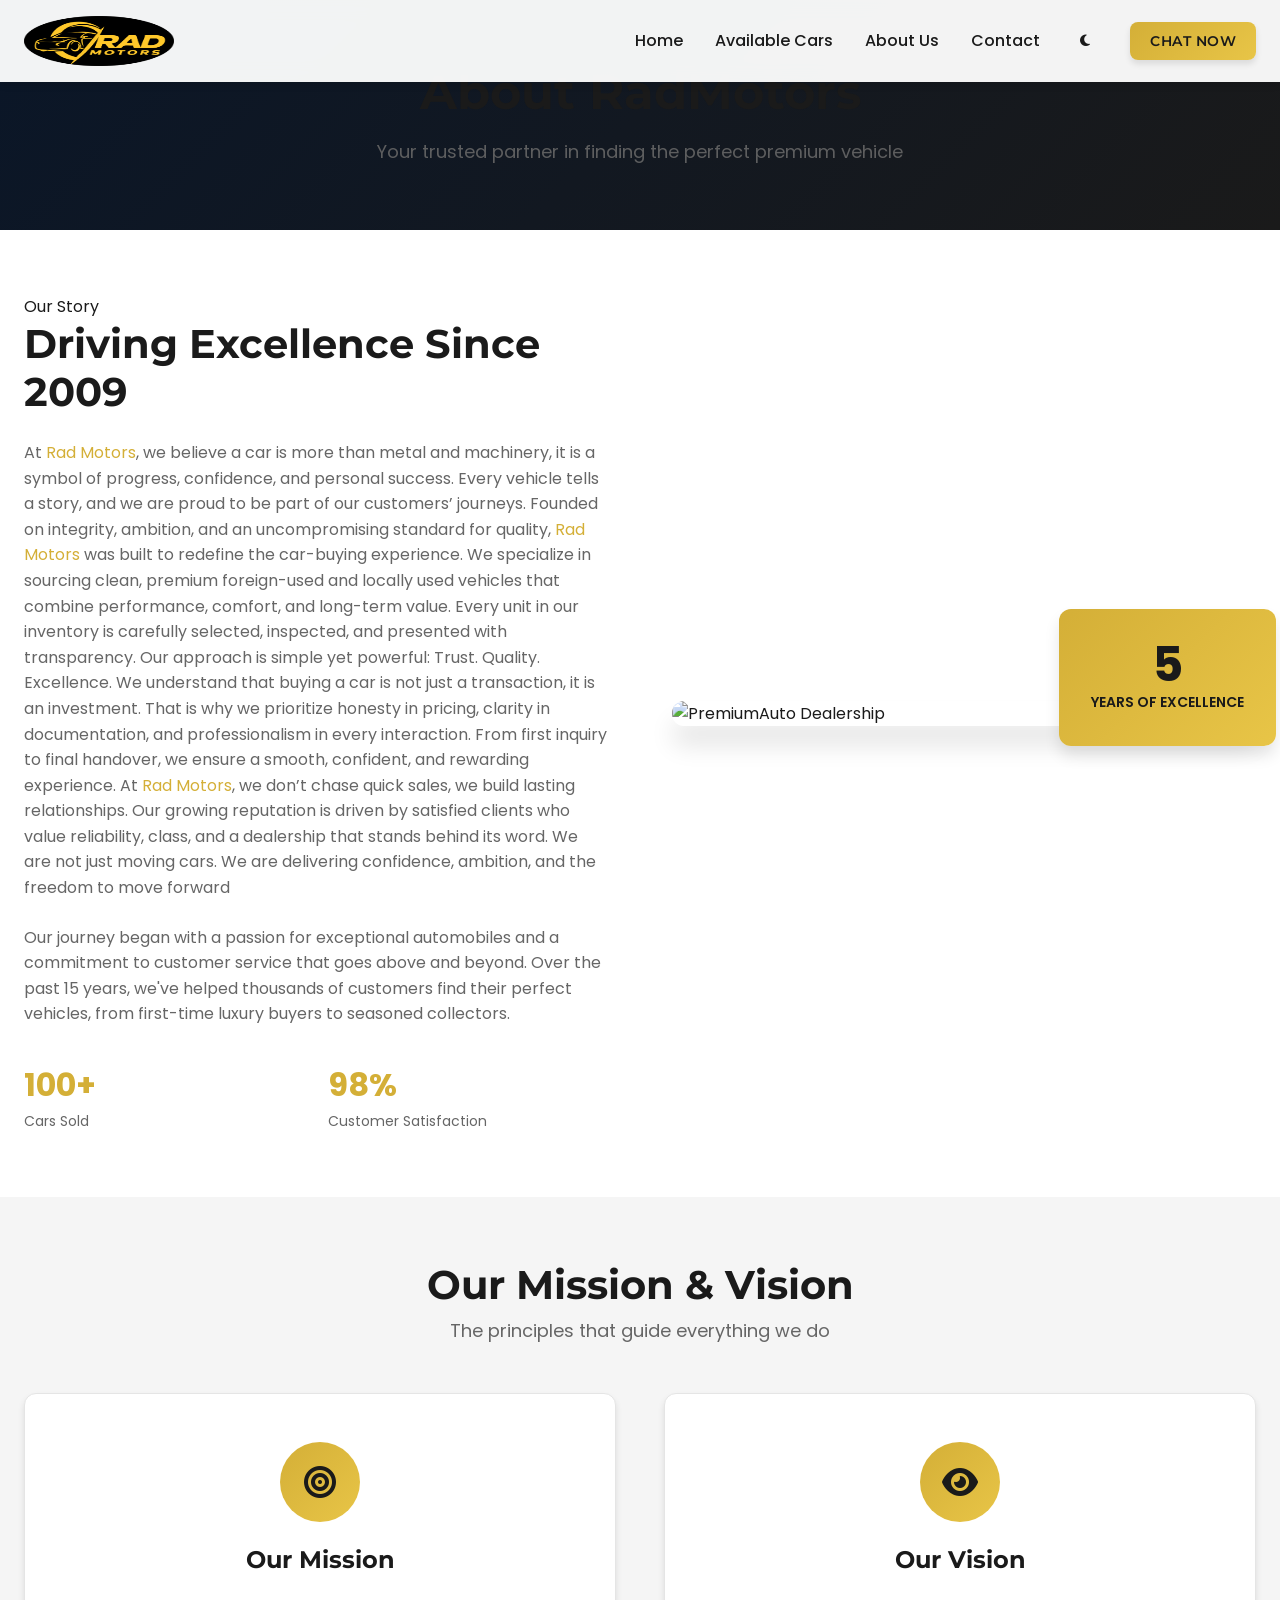
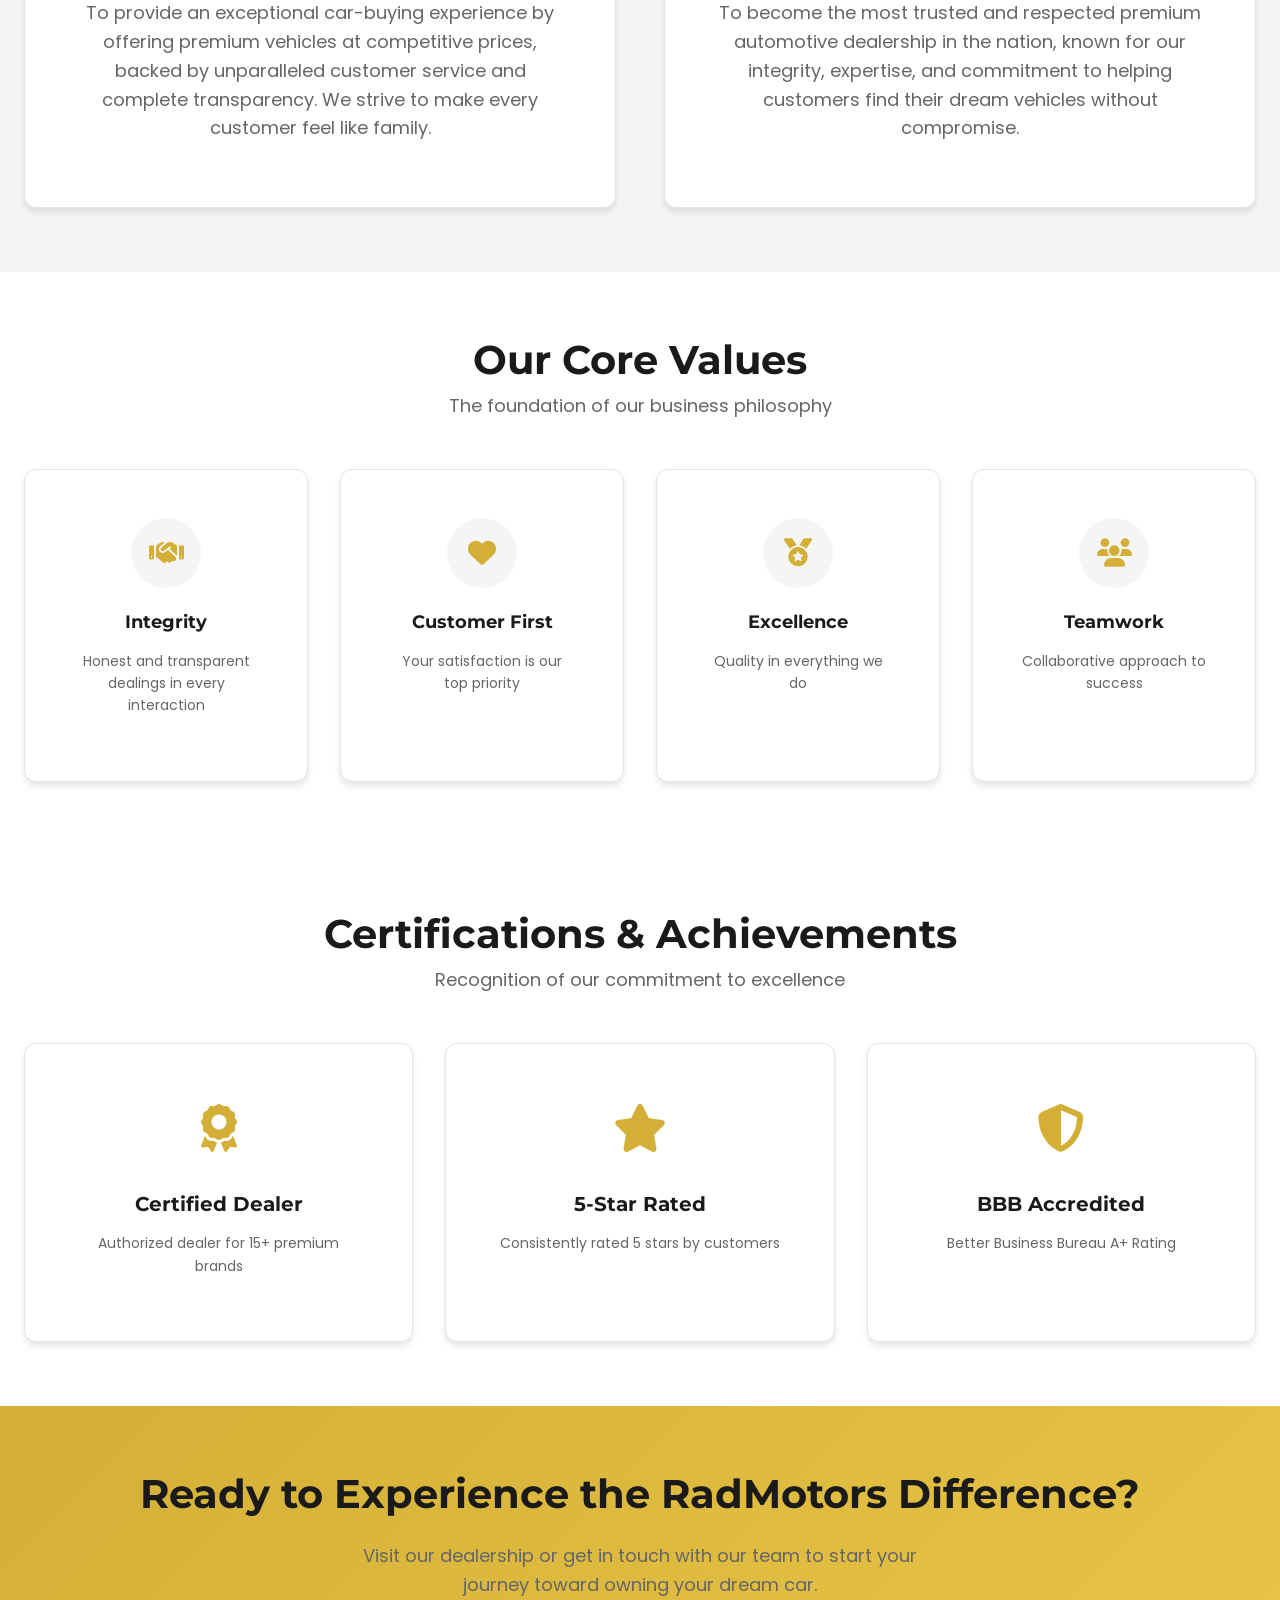
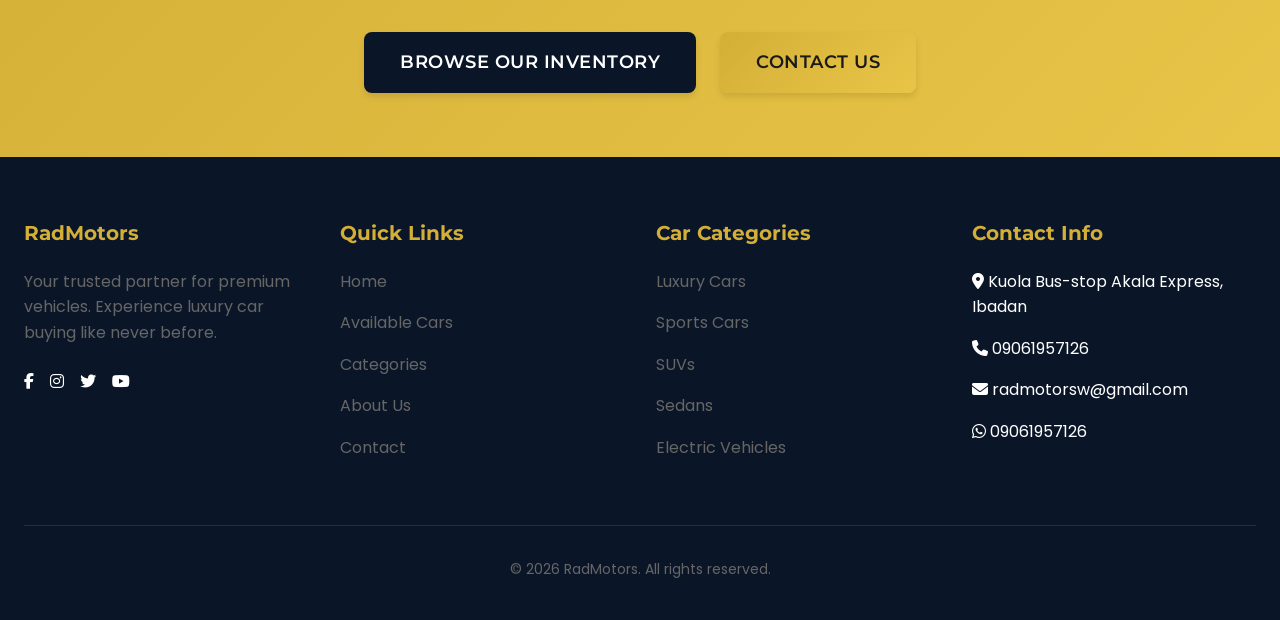
==== commit 93ddec2b: "Add all car images" ====
--- a/about.html
+++ b/about.html
@@ -6,7 +6,7 @@
   <meta name="description" content="Learn about RadMotors - your trusted premium car dealer. Our mission, vision, and the team behind our success.">
   <meta name="keywords" content="about us, car dealer company, automotive team, rad motors dealer">
   <title>About Us | RadMotors</title>
-   <link rel="icon" href="Image/RadLogo.png" type="image/png">
+   <link rel="shortcut icon" href="Image/Rad.png" type="image/png">
   
   <!-- Fonts -->
   <link rel="preconnect" href="https://fonts.googleapis.com">
@@ -328,8 +328,9 @@
   <nav class="navbar">
     <div class="navbar-container">
       <a href="index.html" class="navbar-logo">
-        <i class="fas fa-car-side text-gold"></i>
-        Rad<span>Motors</span>
+        <!-- <i class="fas fa-car-side text-gold"></i> -->
+         <img src="Image/Radlog.png" alt="Logo" style="width: 150px; height: 50px; margin-right: 8px;">
+        <!-- Rad<span>Motors</span> -->
       </a>
       
       <button class="navbar-toggle" onclick="toggleNavbar()">
@@ -339,7 +340,7 @@
       <ul class="navbar-nav">
         <li><a href="index.html" class="navbar-link">Home</a></li>
         <li><a href="cars.html" class="navbar-link">Available Cars</a></li>
-        <li><a href="categories.html" class="navbar-link">Categories</a></li>
+        <!-- <li><a href="categories.html" class="navbar-link">Categories</a></li> -->
         <li><a href="about.html" class="navbar-link">About Us</a></li>
         <li><a href="contact.html" class="navbar-link">Contact</a></li>
         <li>
@@ -367,12 +368,24 @@
         <div class="story-content">
           <span class="car-badge">Our Story</span>
           <h2 style="font-size: 2.5rem; margin-bottom: var(--spacing-md); color: var(--text-dark);">Driving Excellence Since 2009</h2>
-          <p style="font-size: 1.125rem; margin-bottom: var(--spacing-md);">RadMotors was founded with a simple yet powerful vision: to make the dream of owning a luxury vehicle accessible to everyone. What started as a small family-owned dealership in Palo Alto has grown into one of the most trusted premium automotive destinations in the United States.</p>
+          <p style="font-size: 1rem; margin-bottom: var(--spacing-md);">At <span style="color: var(--primary-gold);">Rad Motors</span>, we believe a car is more than metal and machinery, it is a symbol of progress, confidence, and personal success. Every vehicle tells a story, and we are proud to be part of our customers’ journeys.
+
+Founded on integrity, ambition, and an uncompromising standard for quality, <span style="color: var(--primary-gold);">Rad Motors</span> was built to redefine the car-buying experience. We specialize in sourcing clean, premium foreign-used and locally used vehicles that combine performance, comfort, and long-term value. Every unit in our inventory is carefully selected, inspected, and presented with transparency.
+
+Our approach is simple yet powerful:
+Trust. Quality. Excellence.
+
+We understand that buying a car is not just a transaction, it is an investment. That is why we prioritize honesty in pricing, clarity in documentation, and professionalism in every interaction. From first inquiry to final handover, we ensure a smooth, confident, and rewarding experience.
+
+At <span style="color: var(--primary-gold);">Rad Motors</span>, we don’t chase quick sales, we build lasting relationships. Our growing reputation is driven by satisfied clients who value reliability, class, and a dealership that stands behind its word.
+
+We are not just moving cars.
+We are delivering confidence, ambition, and the freedom to move forward</p>
           <p style="margin-bottom: var(--spacing-lg);">Our journey began with a passion for exceptional automobiles and a commitment to customer service that goes above and beyond. Over the past 15 years, we've helped thousands of customers find their perfect vehicles, from first-time luxury buyers to seasoned collectors.</p>
           
           <div class="grid grid-2" style="gap: var(--spacing-md);">
             <div>
-              <div style="font-size: 2rem; font-weight: 700; color: var(--primary-gold);">500+</div>
+              <div style="font-size: 2rem; font-weight: 700; color: var(--primary-gold);">100+</div>
               <div style="font-size: 0.875rem; color: var(--text-gray);">Cars Sold</div>
             </div>
             <div>
@@ -385,7 +398,7 @@
         <div class="story-image">
           <img src="https://images.unsplash.com/photo-1560958089-b8a1929cea89?auto=format&fit=crop&w=800&q=80" alt="PremiumAuto Dealership">
           <div class="story-badge">
-            <span class="number">15</span>
+            <span class="number">5</span>
             <span class="text">Years of Excellence</span>
           </div>
         </div>
@@ -466,76 +479,76 @@
   </section>
 
   <!-- Our Team -->
-  <section class="section section-gray">
+  <!-- <section class="section section-gray">
     <div class="container">
       <div class="section-title">
         <h2>Meet Our Team</h2>
         <p>The passionate people behind PremiumAuto</p>
-      </div>
+      </div> -->
       
-      <div class="team-grid">
+      <!-- <div class="team-grid">
         <div class="team-card">
           <div class="team-image">
-            <img src="https://randomuser.me/api/portraits/men/32.jpg" alt="James Mitchell">
+            <img src="Image/Rad.png" alt="James Mitchell" style="width: auto; height:auto">
             <div class="team-social">
               <a href="#"><i class="fab fa-linkedin-in"></i></a>
               <a href="#"><i class="fab fa-twitter"></i></a>
               <a href="#"><i class="fas fa-envelope"></i></a>
             </div>
-          </div>
-          <div class="team-content">
-            <h3 class="team-name">James Mitchell</h3>
-            <p class="team-role">Founder & CEO</p>
-          </div>
-        </div>
-        
-        <div class="team-card">
+          </div> -->
+          <!-- <div class="team-content"> -->
+            <!-- <h3 class="team-name">James Mitchell</h3> -->
+            <!-- <p class="team-role">Founder & CEO</p>
+          </div>
+        </div> -->
+        
+        <!-- <div class="team-card">
           <div class="team-image">
-            <img src="https://randomuser.me/api/portraits/women/44.jpg" alt="Sarah Johnson">
+            <img src="Image/Rad.png" alt="Sarah Johnson" style="width: auto; height:auto">
             <div class="team-social">
               <a href="#"><i class="fab fa-linkedin-in"></i></a>
               <a href="#"><i class="fab fa-twitter"></i></a>
               <a href="#"><i class="fas fa-envelope"></i></a>
             </div>
           </div>
-          <div class="team-content">
-            <h3 class="team-name">Sarah Johnson</h3>
-            <p class="team-role">General Manager</p>
+          <div class="team-content"> -->
+            <!-- <h3 class="team-name">Sarah Johnson</h3> -->
+            <!-- <p class="team-role">General Manager</p>
           </div>
         </div>
         
         <div class="team-card">
           <div class="team-image">
-            <img src="https://randomuser.me/api/portraits/men/67.jpg" alt="Michael Chen">
+            <img src="Image/Rad.png" alt="Michael Chen" style="width: auto; height:auto">
             <div class="team-social">
               <a href="#"><i class="fab fa-linkedin-in"></i></a>
               <a href="#"><i class="fab fa-twitter"></i></a>
               <a href="#"><i class="fas fa-envelope"></i></a>
             </div>
           </div>
-          <div class="team-content">
-            <h3 class="team-name">Michael Chen</h3>
-            <p class="team-role">Sales Director</p>
+          <div class="team-content"> -->
+            <!-- <h3 class="team-name">Michael Chen</h3> -->
+            <!-- <p class="team-role">Sales Director</p>
           </div>
         </div>
         
         <div class="team-card">
           <div class="team-image">
-            <img src="https://randomuser.me/api/portraits/women/65.jpg" alt="Emily Rodriguez">
+            <img src="Image/Rad.png" alt="Emily Rodriguez" style="width: auto; height:auto">
             <div class="team-social">
               <a href="#"><i class="fab fa-linkedin-in"></i></a>
               <a href="#"><i class="fab fa-twitter"></i></a>
               <a href="#"><i class="fas fa-envelope"></i></a>
             </div>
           </div>
-          <div class="team-content">
-            <h3 class="team-name">Emily Rodriguez</h3>
-            <p class="team-role">Customer Relations Manager</p>
-          </div>
-        </div>
-      </div>
-    </div>
-  </section>
+          <div class="team-content"> -->
+            <!-- <h3 class="team-name">Emily Rodriguez</h3> -->
+            <!-- <p class="team-role">Customer Relations Manager</p>
+          </div>
+        </div>
+      </div>
+    </div>
+  </section> -->
 
   <!-- Certifications & Achievements -->
   <section class="section">
@@ -593,8 +606,8 @@
           <h3 class="footer-title">RadMotors</h3>
           <p>Your trusted partner for premium vehicles. Experience luxury car buying like never before.</p>
           <div class="flex gap-sm mt-md">
-            <a href="#" style="color: var(--text-light);"><i class="fab fa-facebook-f"></i></a>
-            <a href="#" style="color: var(--text-light);"><i class="fab fa-instagram"></i></a>
+            <a href="facebook.com/radmotor" style="color: var(--text-light);"><i class="fab fa-facebook-f"></i></a>
+            <a href="instagram.com/radmotors" style="color: var(--text-light);"><i class="fab fa-instagram"></i></a>
             <a href="#" style="color: var(--text-light);"><i class="fab fa-twitter"></i></a>
             <a href="#" style="color: var(--text-light);"><i class="fab fa-youtube"></i></a>
           </div>
@@ -614,18 +627,18 @@
         <div>
           <h3 class="footer-title">Car Categories</h3>
           <ul class="footer-links">
-            <li><a href="categories.html">Luxury Cars</a></li>
-            <li><a href="categories.html">Sports Cars</a></li>
-            <li><a href="categories.html">SUVs</a></li>
-            <li><a href="categories.html">Sedans</a></li>
-            <li><a href="categories.html">Electric Vehicles</a></li>
+             <li><a href="cars.html">Luxury Cars</a></li>
+            <li><a href="cars.html">Sports Cars</a></li>
+            <li><a href="cars.html">SUVs</a></li>
+            <li><a href="cars.html">Sedans</a></li>
+            <li><a href="cars.html">Electric Vehicles</a></li>
           </ul>
         </div>
         
         <div>
           <h3 class="footer-title">Contact Info</h3>
           <ul class="footer-links">
-            <li><i class="fas fa-map-marker-alt"></i> 123 Auto Boulevard, Palo Alto, CA 94301</li>
+            <li><i class="fas fa-map-marker-alt"></i> Kuola Bus-stop  Akala Express, Ibadan </li>
             <li><i class="fas fa-phone"></i> 09061957126</li>
             <li><i class="fas fa-envelope"></i> radmotorsw@gmail.com</li>
             <li><i class="fab fa-whatsapp"></i> 09061957126</li>
@@ -634,23 +647,12 @@
       </div>
       
       <div class="footer-bottom">
-        <p>&copy; 2024 RadMotors. All rights reserved.</p>
+        <p>&copy; 2026 RadMotors. All rights reserved.</p>
       </div>
     </div>
   </footer>
 
-  <!-- Floating Buttons -->
-  <div class="floating-buttons">
-    <a href="https://wa.me/09061957126" class="floating-btn whatsapp-btn" target="_blank" title="Chat on WhatsApp">
-      <i class="fab fa-whatsapp"></i>
-    </a>
-    <button class="floating-btn scroll-top-btn" onclick="scrollToTop()" title="Scroll to Top">
-      <i class="fas fa-arrow-up"></i>
-    </button>
-    <button class="floating-btn scroll-bottom-btn" onclick="scrollToBottom()" title="Scroll to Bottom">
-      <i class="fas fa-arrow-down"></i>
-    </button>
-  </div>
+
 
   <!-- JavaScript -->
   <script>
--- a/css/styles.css
+++ b/css/styles.css
@@ -64,6 +64,11 @@
   --border-light: #2A2A2A;
 }
 
+/* Light Mode Overrides (ensure white text switches to dark) */
+[data-theme="light"] {
+  /* when in light theme we don't want any element forced white, so override variable */
+  --text-white: #000000;
+}
 /* ===== RESET & BASE STYLES ===== */
 * {
   margin: 0;
@@ -723,7 +728,7 @@
 /* ===== UTILITY CLASSES ===== */
 .text-center { text-align: center; }
 .text-gold { color: var(--primary-gold); }
-.text-white { color: var(--text-light); }
+.text-white { color: var(--text-white); /* will switch to black in light mode via variable override */ }
 .mt-0 { margin-top: 0; }
 .mb-0 { margin-bottom: 0; }
 .mt-md { margin-top: var(--spacing-md); }
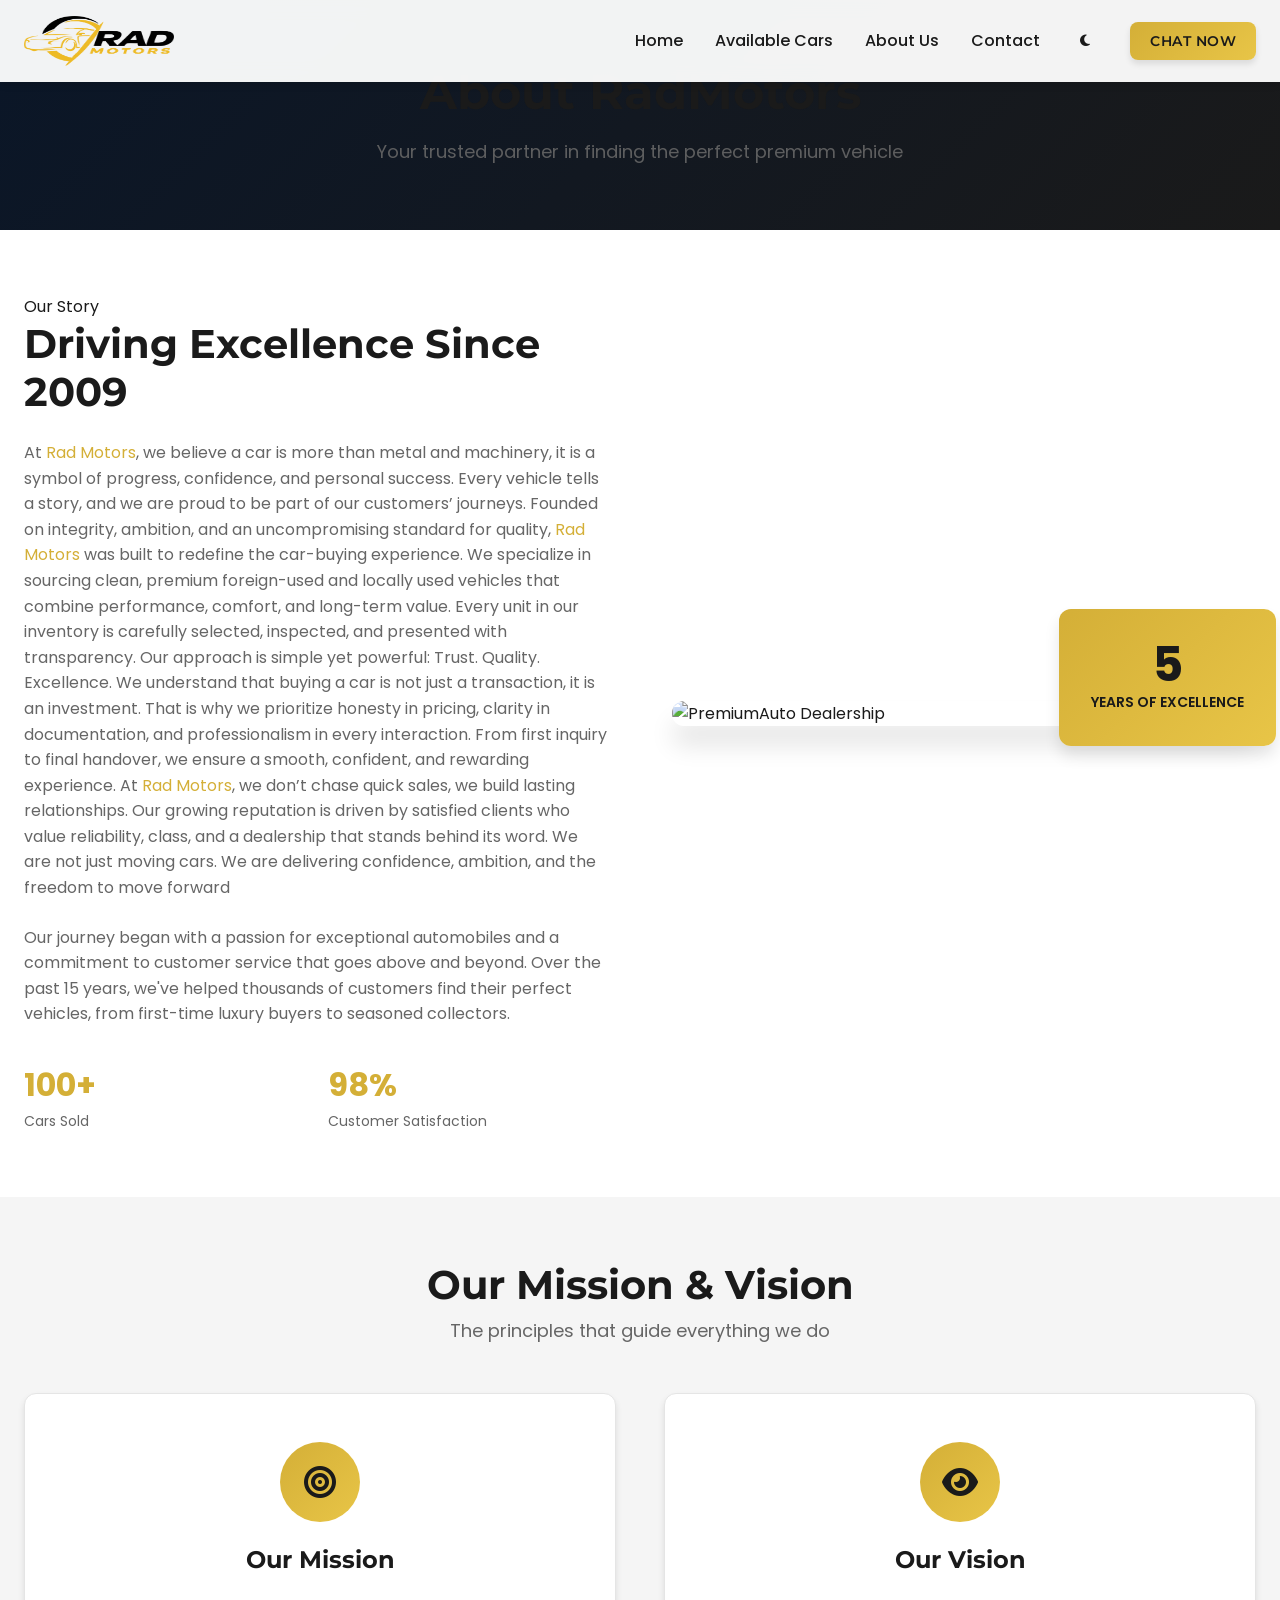
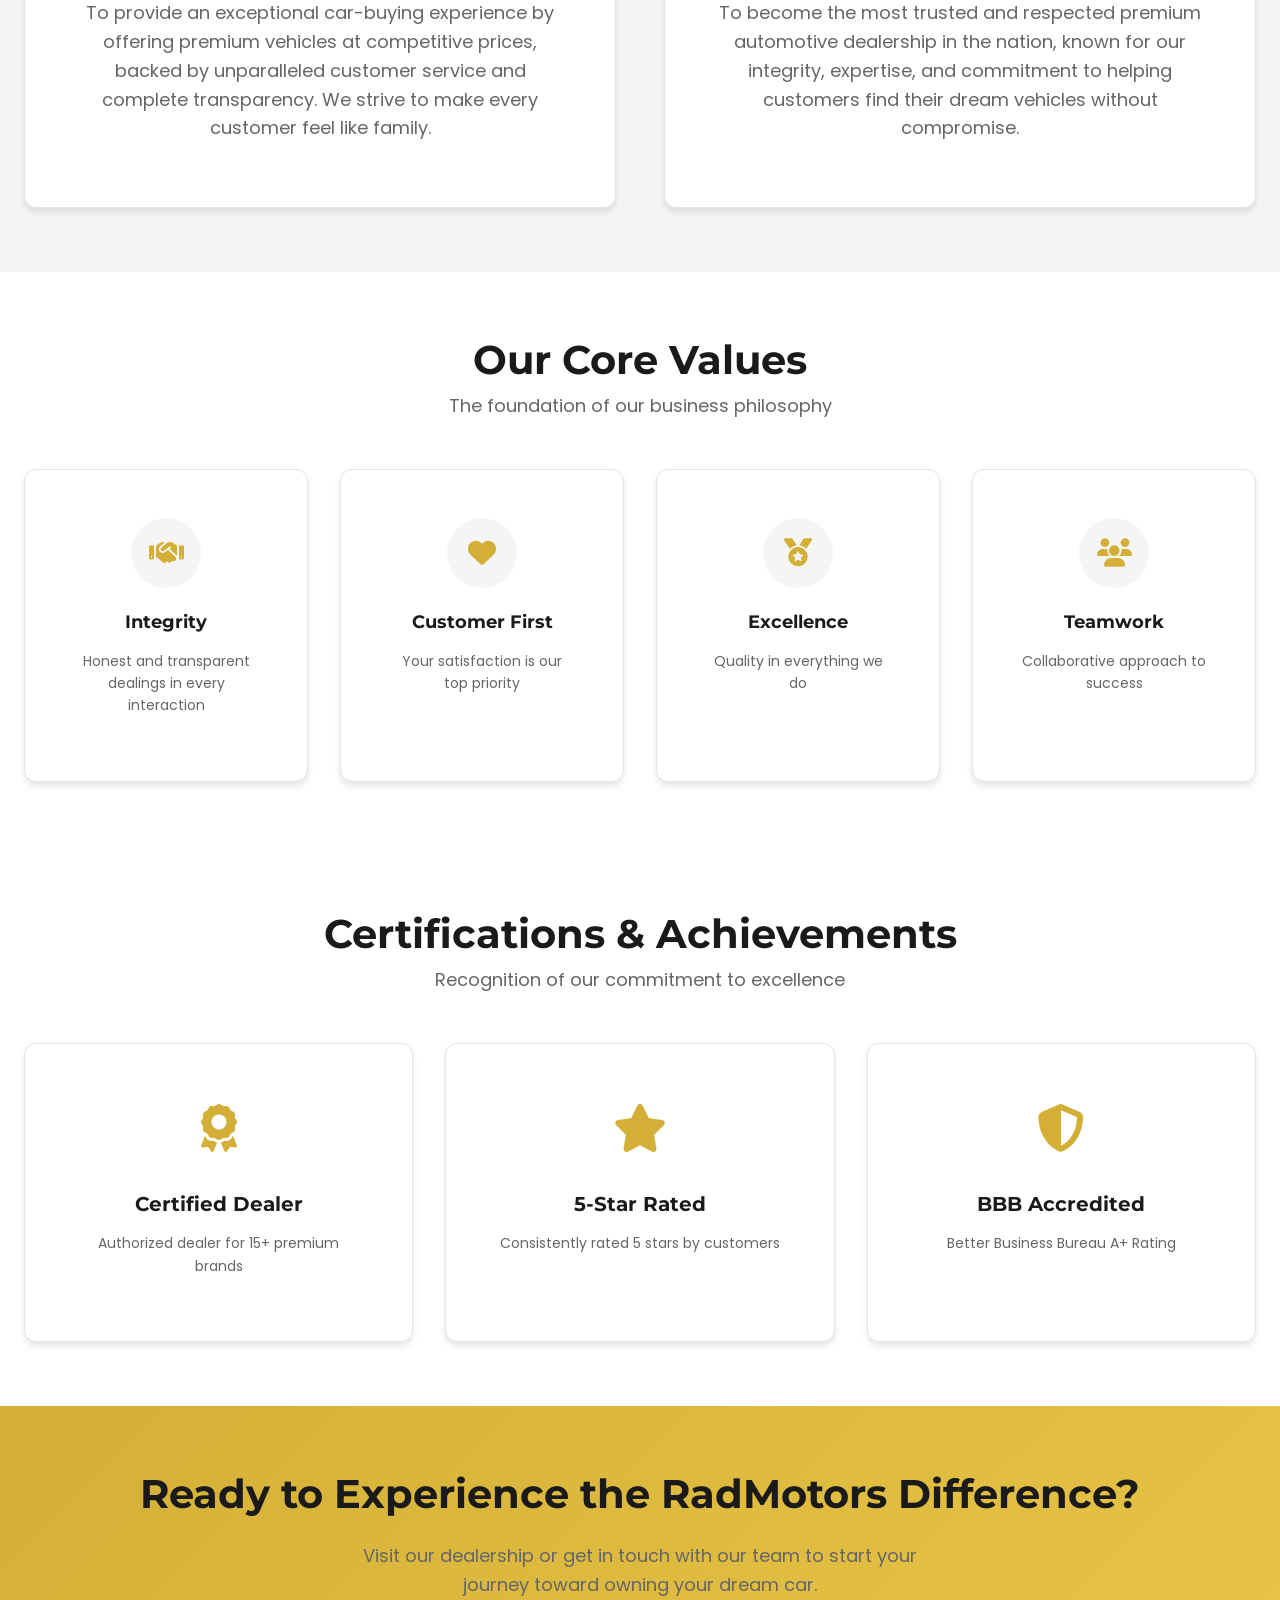
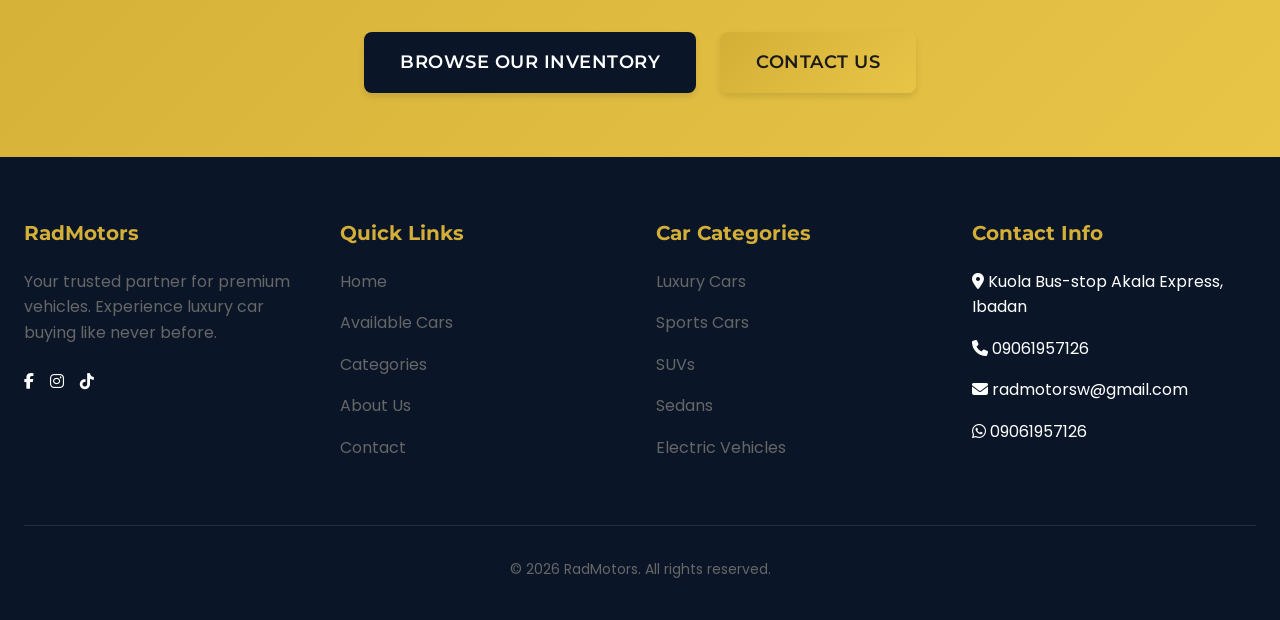
==== commit d57bd772: "Add files via upload" ====
--- a/about.html
+++ b/about.html
@@ -329,7 +329,7 @@
     <div class="navbar-container">
       <a href="index.html" class="navbar-logo">
         <!-- <i class="fas fa-car-side text-gold"></i> -->
-         <img src="Image/Radlog.png" alt="Logo" style="width: 150px; height: 50px; margin-right: 8px;">
+         <img src="Image/Rad.png" alt="Logo" style="width: 150px; height: 50px; margin-right: 8px;">
         <!-- Rad<span>Motors</span> -->
       </a>
       
@@ -606,10 +606,9 @@
           <h3 class="footer-title">RadMotors</h3>
           <p>Your trusted partner for premium vehicles. Experience luxury car buying like never before.</p>
           <div class="flex gap-sm mt-md">
-            <a href="facebook.com/radmotor" style="color: var(--text-light);"><i class="fab fa-facebook-f"></i></a>
-            <a href="instagram.com/radmotors" style="color: var(--text-light);"><i class="fab fa-instagram"></i></a>
-            <a href="#" style="color: var(--text-light);"><i class="fab fa-twitter"></i></a>
-            <a href="#" style="color: var(--text-light);"><i class="fab fa-youtube"></i></a>
+            <a href="https://www.facebook.com/share/1EBYvyAUp6/?mibextid=wwXIfr" style="color: var(--text-light);"><i class="fab fa-facebook-f"></i></a>
+            <a href="https://www.instagram.com/radmotors0?igsh=MnVicGtydXU5OXF0&utm_source=qr" style="color: var(--text-light);"><i class="fab fa-instagram"></i></a>
+            <a href="https://www.tiktok.com/@radmotors0?_r=1&_t=ZS-94etfYcs5mm" style="color: var(--text-light);"><i class="fab fa-tiktok"></i></a>
           </div>
         </div>
         
--- a/css/styles.css
+++ b/css/styles.css
@@ -67,7 +67,59 @@
 /* Light Mode Overrides (ensure white text switches to dark) */
 [data-theme="light"] {
   /* when in light theme we don't want any element forced white, so override variable */
-  --text-white: #000000;
+  --text-white: #FFFFFF;
+}
+
+/* Light Mode - White text for cards and dropdowns */
+[data-theme="light"] .card-title,
+[data-theme="light"] .card-spec,
+[data-theme="light"] .form-select,
+[data-theme="light"] .form-input,
+[data-theme="light"] .filter-group label,
+[data-theme="light"] input[type="text"],
+[data-theme="light"] input[type="range"],
+[data-theme="light"] select {
+  color: #FFFFFF;
+}
+
+/* Light Mode - Placeholder text color */
+[data-theme="light"] .form-select::placeholder,
+[data-theme="light"] .form-input::placeholder,
+[data-theme="light"] input::placeholder {
+  color: #B0B0B0;
+}
+
+/* Light Mode - Dark background for form elements with white text */
+[data-theme="light"] .form-select,
+[data-theme="light"] .form-input,
+[data-theme="light"] input[type="text"],
+[data-theme="light"] select {
+  background-color: #2A2A2A;
+  border-color: #444444;
+  color: #FFFFFF;
+}
+
+/* Light Mode - Dark background for cards */
+[data-theme="light"] .card-content {
+  background-color: #2A2A2A;
+  color: #FFFFFF;
+}
+
+/* Light Mode - Option styling in dropdowns */
+[data-theme="light"] .form-select option,
+[data-theme="light"] select option {
+  background-color: #2A2A2A;
+  color: #FFFFFF;
+}
+
+/* Light Mode - Modal name, year, and description text (white) */
+[data-theme="light"] .modal-header h2,
+[data-theme="light"] .modal-year,
+[data-theme="light"] .modal-specifications h3,
+[data-theme="light"] .modal-why-get h3,
+[data-theme="light"] .spec-label,
+[data-theme="light"] .why-get-item {
+  color: #FFFFFF;
 }
 /* ===== RESET & BASE STYLES ===== */
 * {
@@ -445,6 +497,13 @@
   width: 100%;
 }
 
+.nav-links {
+  display: flex;
+  align-items: center;
+  gap: var(--spacing-lg);
+  list-style: none;
+}
+
 .navbar-toggle {
   display: none;
   background: none;
@@ -456,6 +515,8 @@
 @media (max-width: 768px) {
   .navbar-toggle {
     display: block;
+    color: var(--text-dark);
+    font-size: 1.5rem;
   }
   
   .navbar-nav {
@@ -479,6 +540,31 @@
     opacity: 1;
     visibility: visible;
   }
+
+  /* Mobile menu for .nav-links (alternative navbar) */
+  .nav-links {
+    position: fixed;
+    top: 70px;
+    left: 0;
+    right: 0;
+    background: var(--background-light);
+    flex-direction: column;
+    padding: var(--spacing-lg);
+    gap: var(--spacing-md);
+    box-shadow: var(--shadow-lg);
+    max-height: calc(100vh - 70px);
+    overflow-y: auto;
+    transform: translateY(-100%);
+    opacity: 0;
+    visibility: hidden;
+    transition: all var(--transition-base);
+  }
+  
+  .nav-links.active {
+    transform: translateY(0);
+    opacity: 1;
+    visibility: visible;
+  }
 }
 
 /* ===== HERO SECTION ===== */
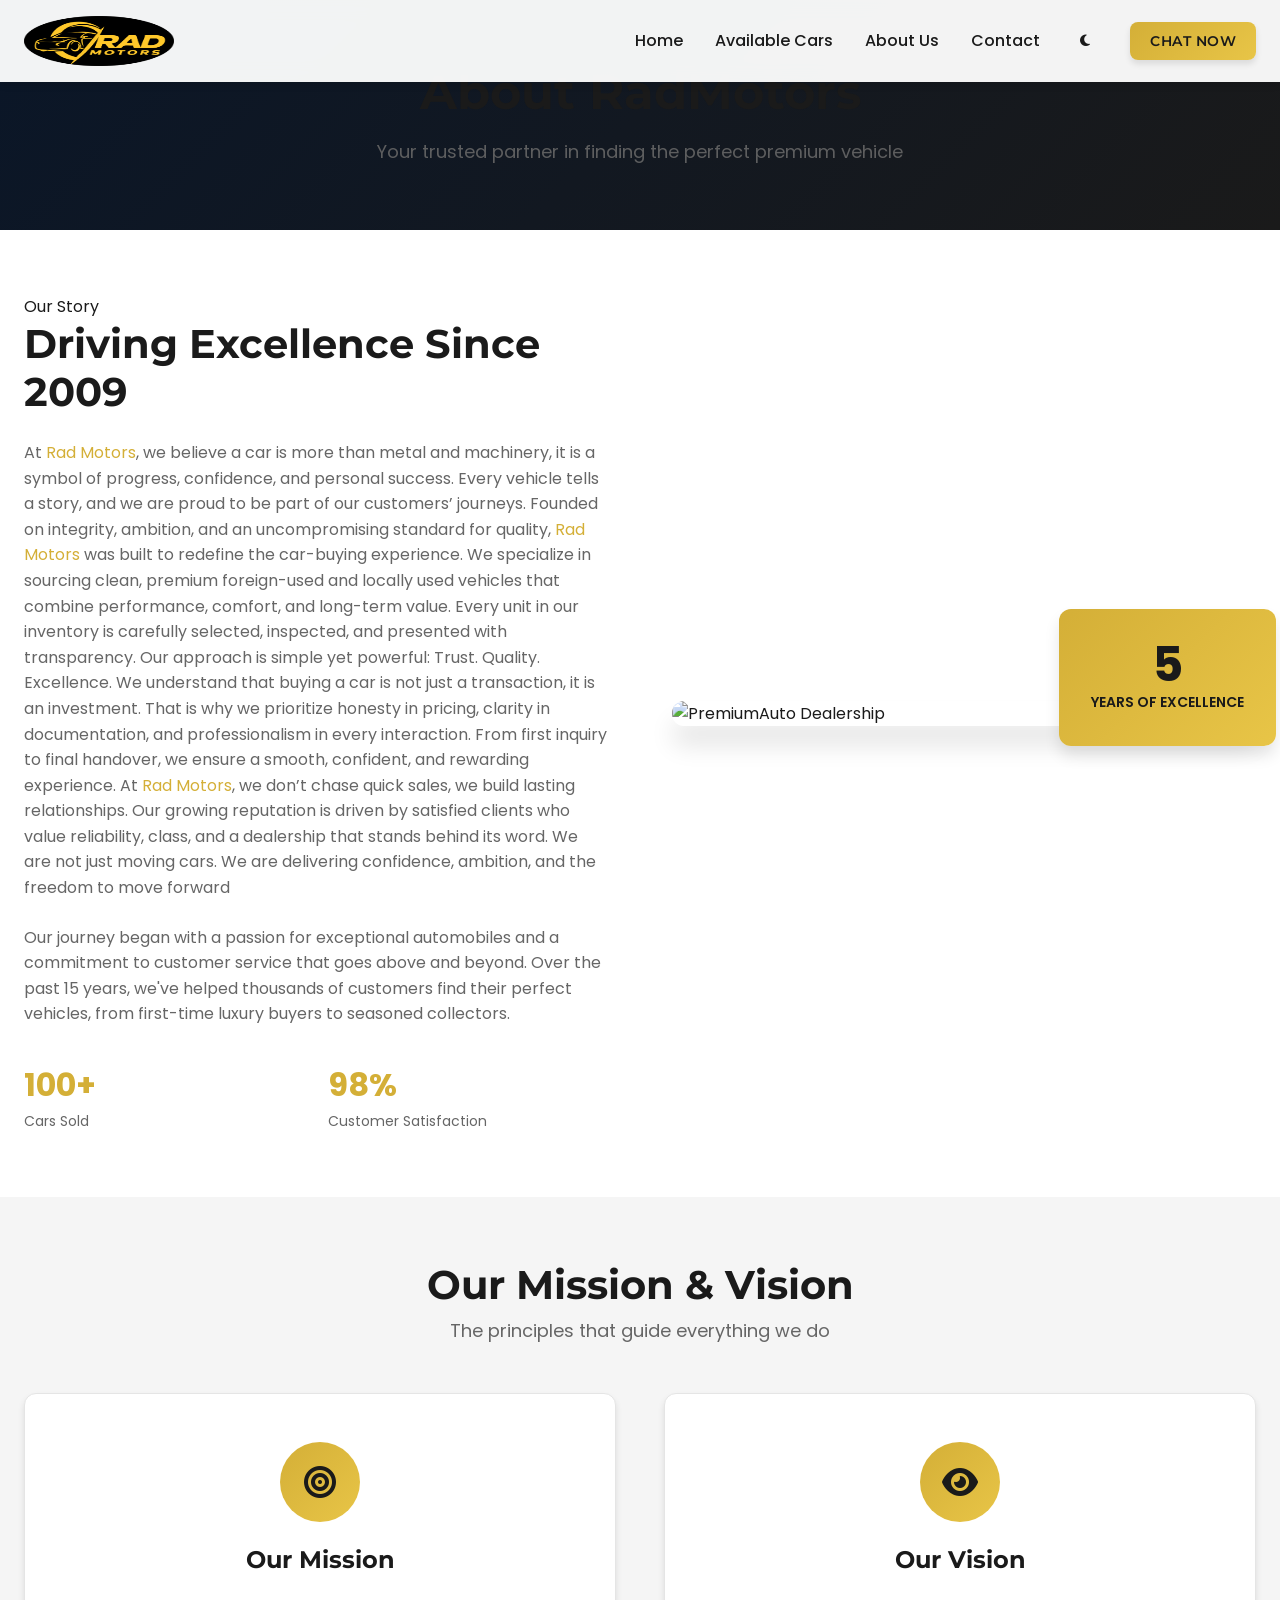
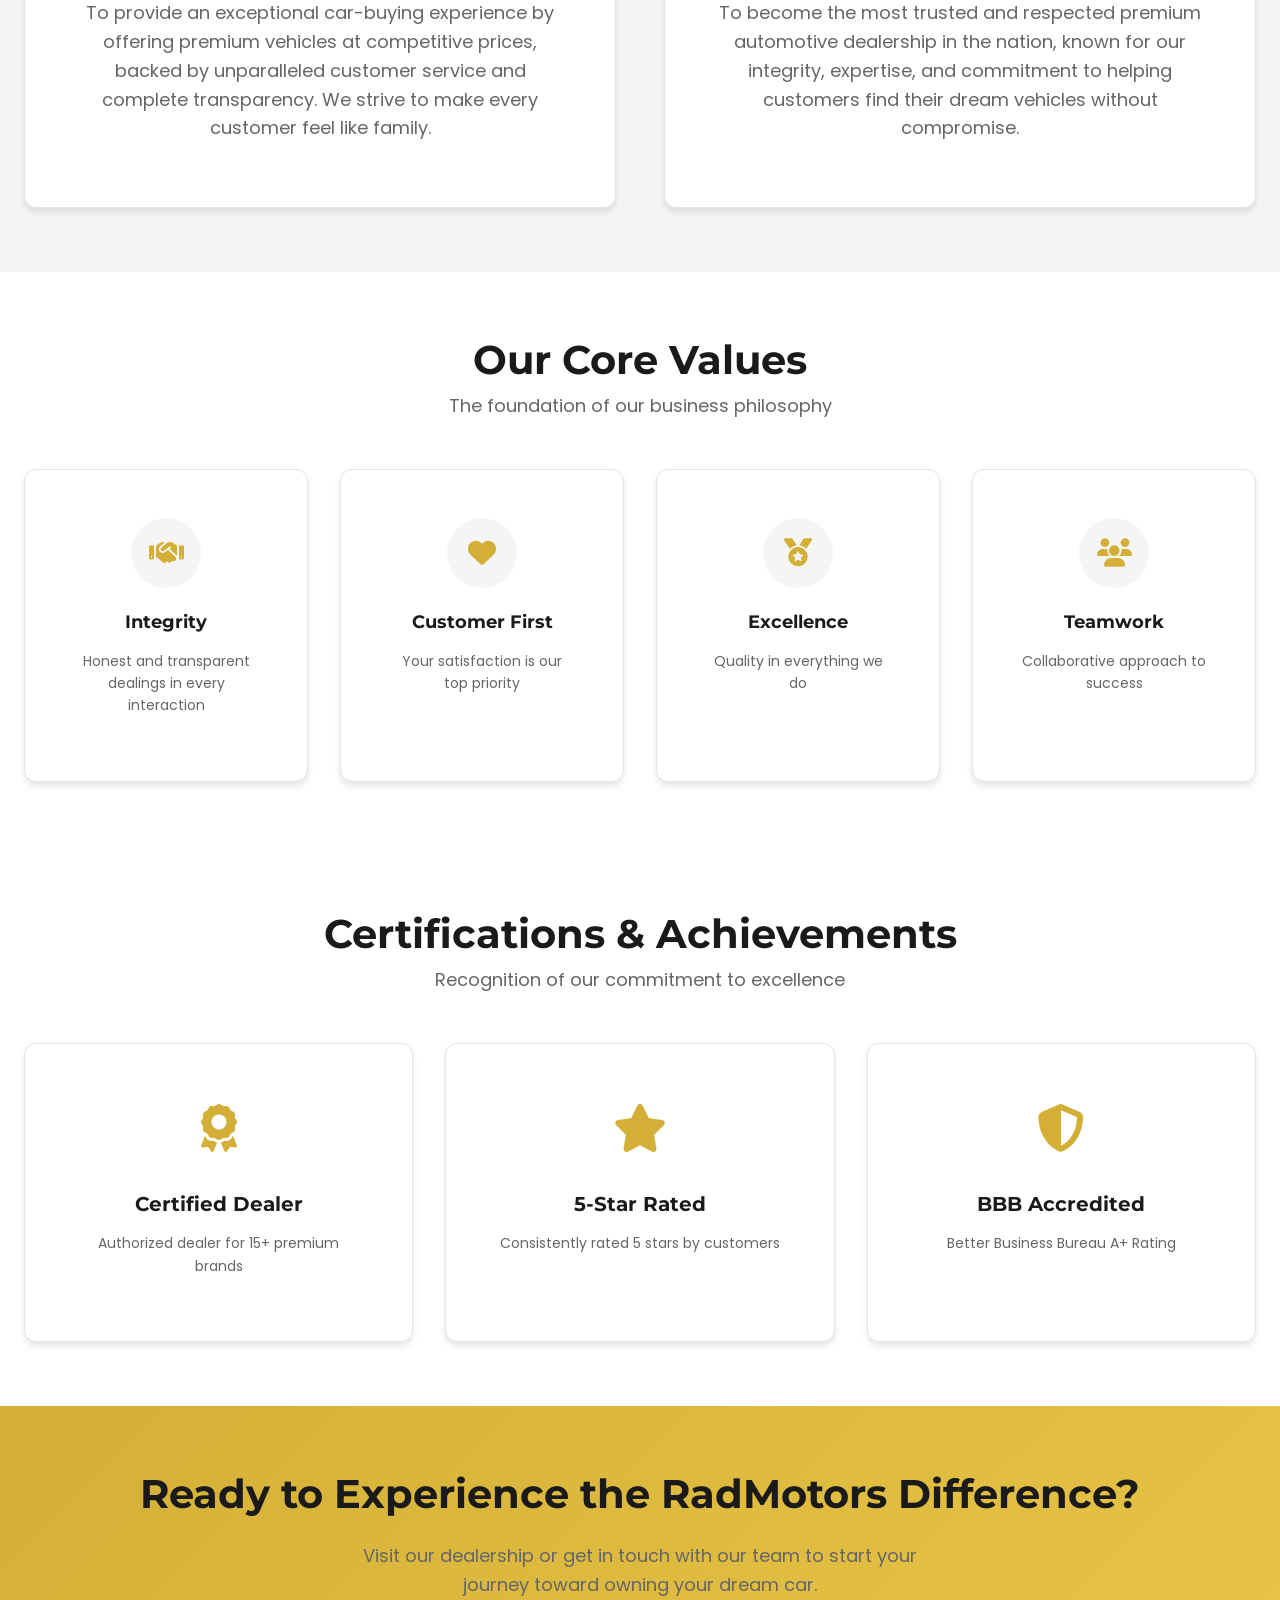
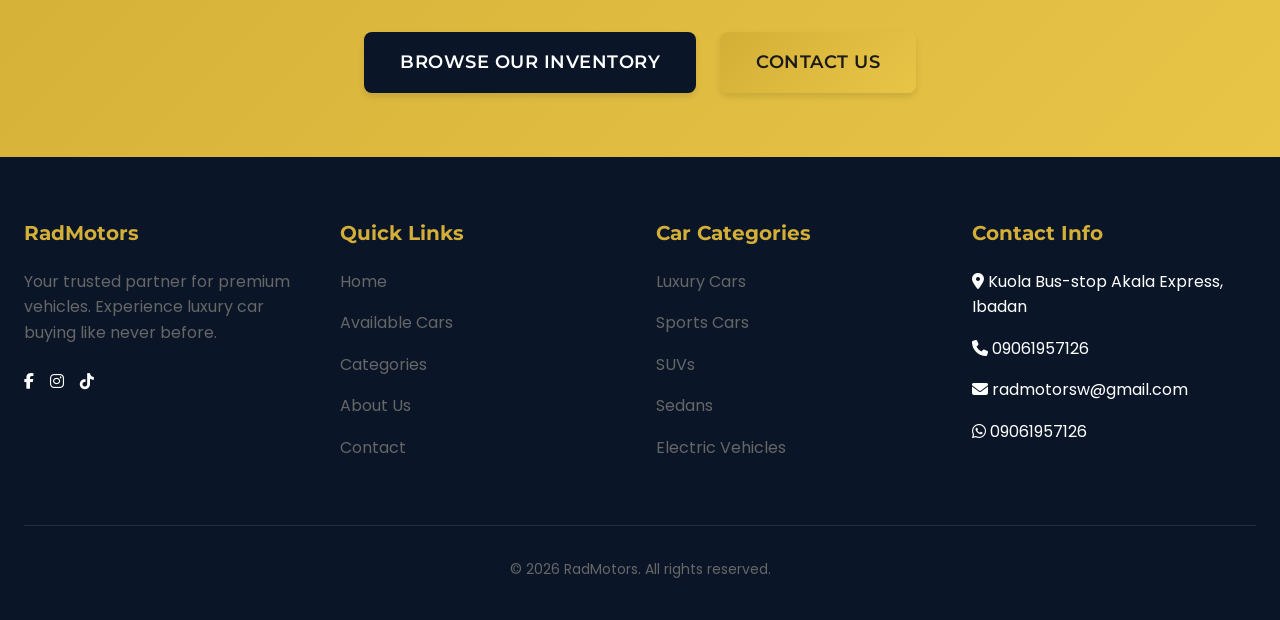
==== commit 046bed83: "Add files via upload" ====
--- a/about.html
+++ b/about.html
@@ -329,7 +329,7 @@
     <div class="navbar-container">
       <a href="index.html" class="navbar-logo">
         <!-- <i class="fas fa-car-side text-gold"></i> -->
-         <img src="Image/Rad.png" alt="Logo" style="width: 150px; height: 50px; margin-right: 8px;">
+         <img src="Image/Radlog.png" alt="Logo" style="width: 150px; height: 50px; margin-right: 8px;">
         <!-- Rad<span>Motors</span> -->
       </a>
       
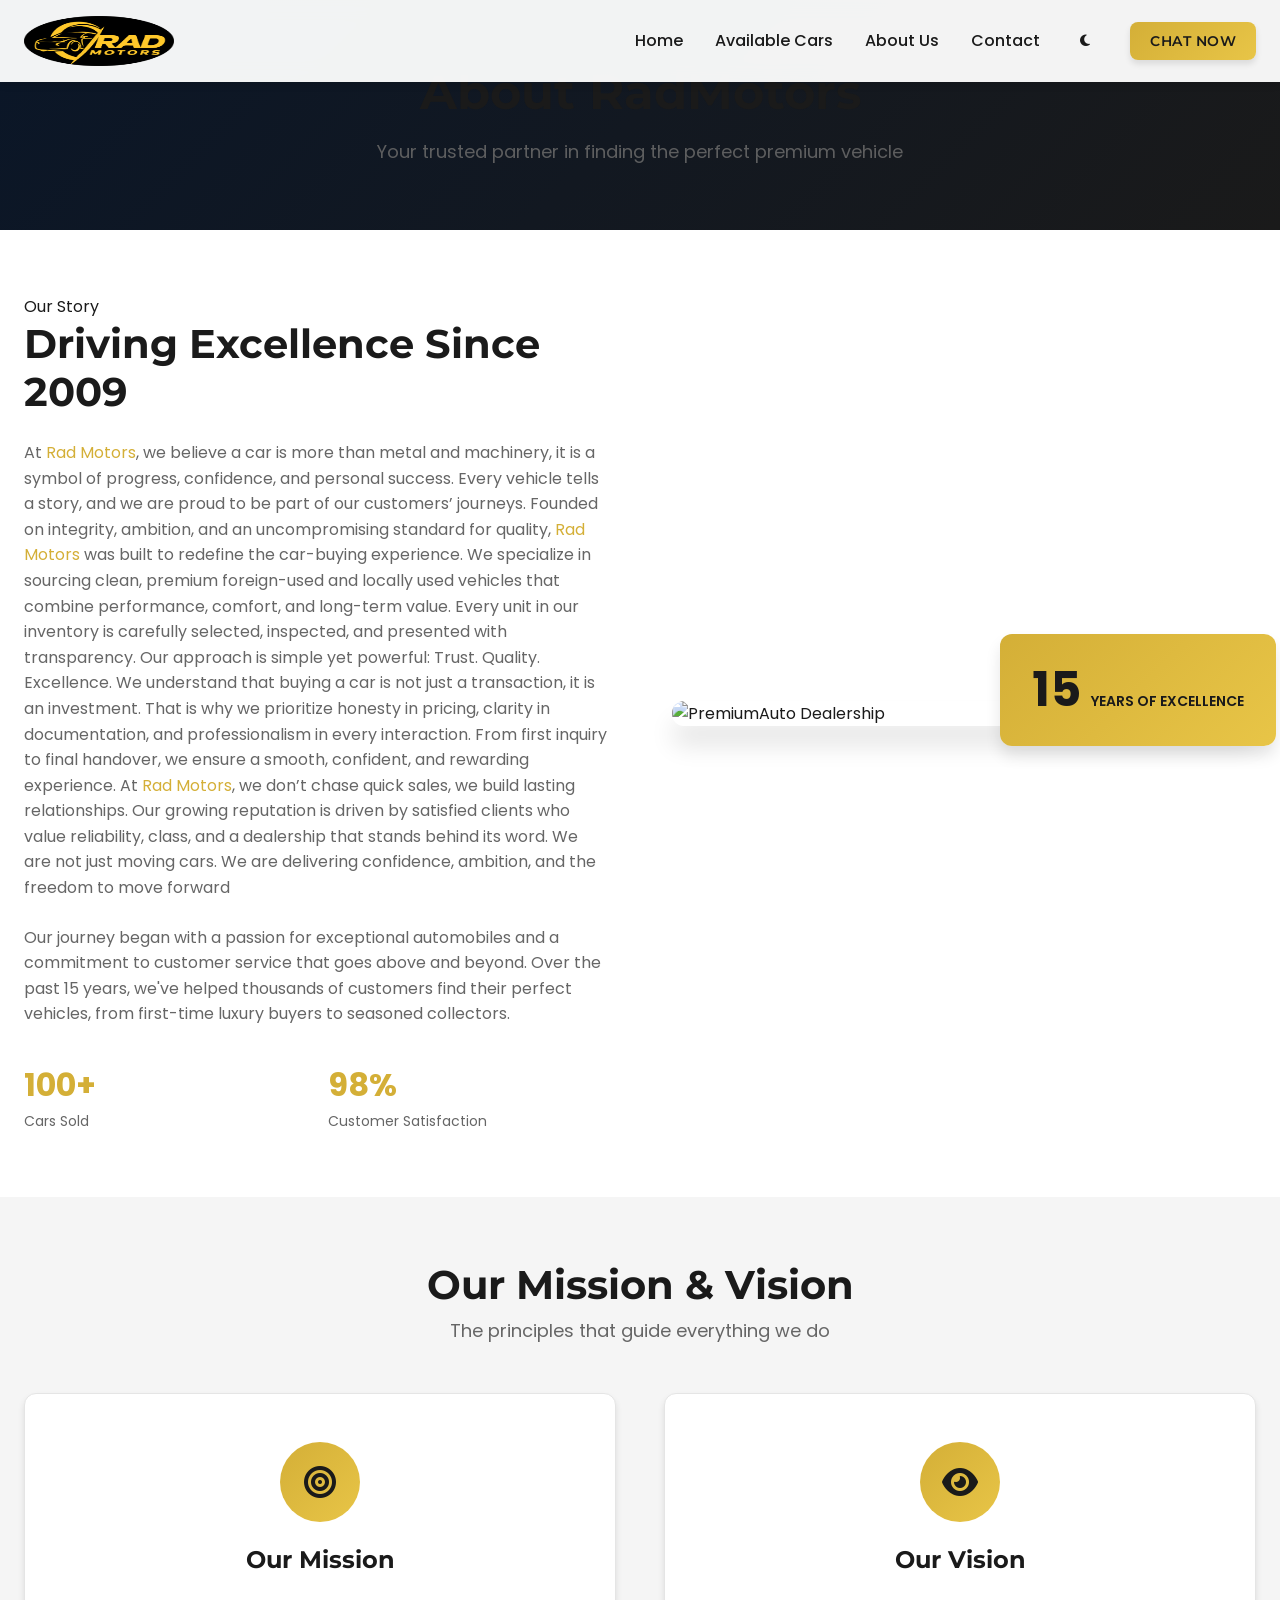
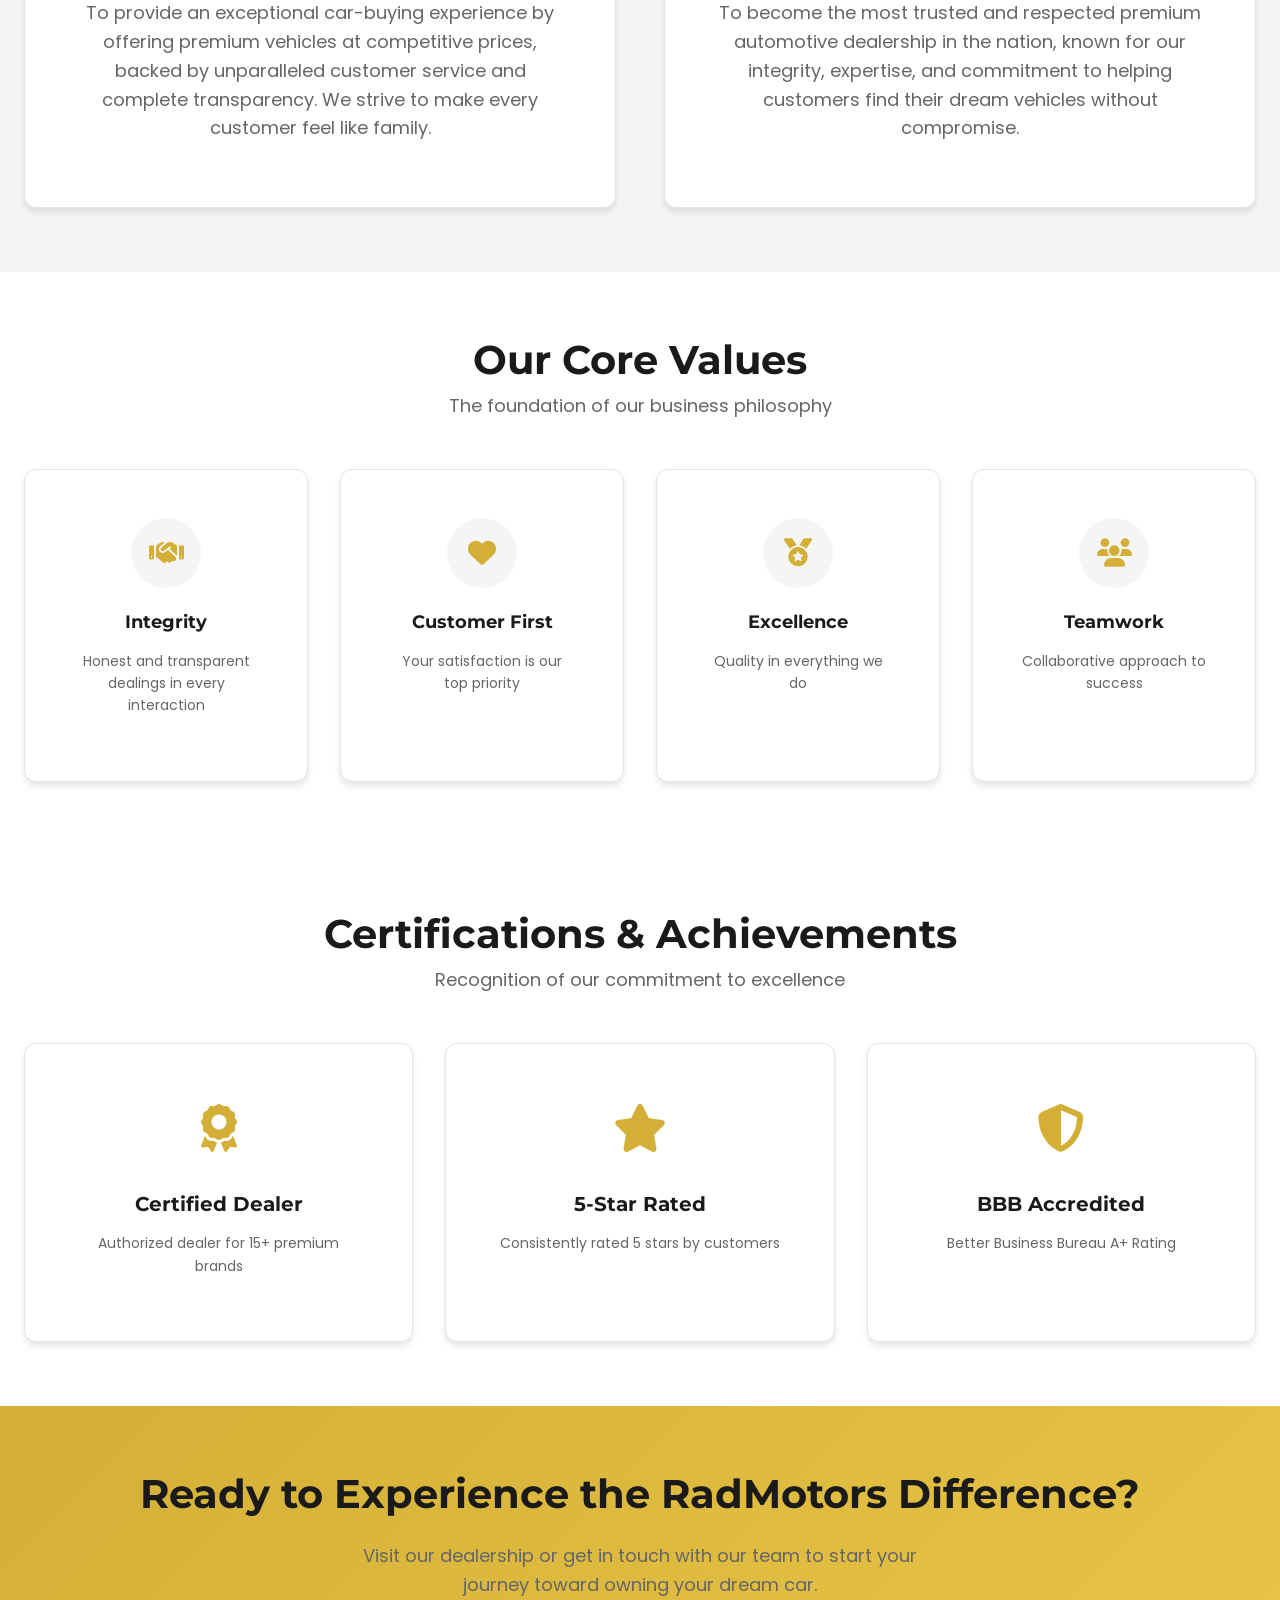
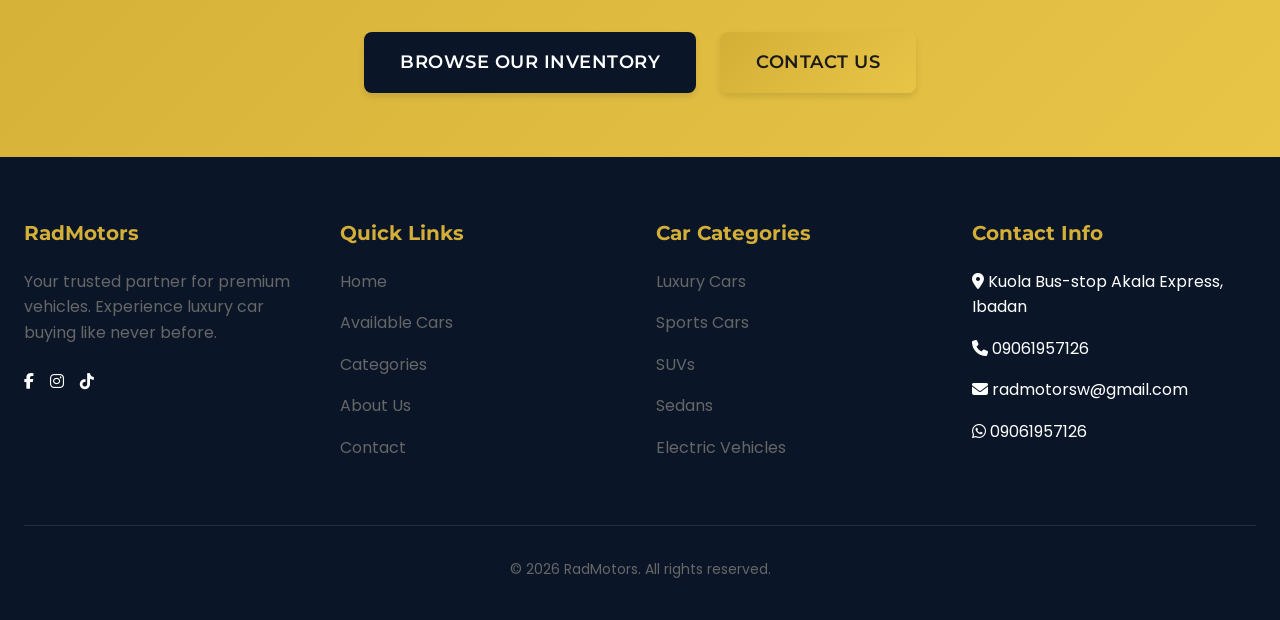
==== commit 5f6f3836: "Add files via upload" ====
--- a/about.html
+++ b/about.html
@@ -398,7 +398,7 @@
         <div class="story-image">
           <img src="https://images.unsplash.com/photo-1560958089-b8a1929cea89?auto=format&fit=crop&w=800&q=80" alt="PremiumAuto Dealership">
           <div class="story-badge">
-            <span class="number">5</span>
+            <span class="number">15<span>
             <span class="text">Years of Excellence</span>
           </div>
         </div>
